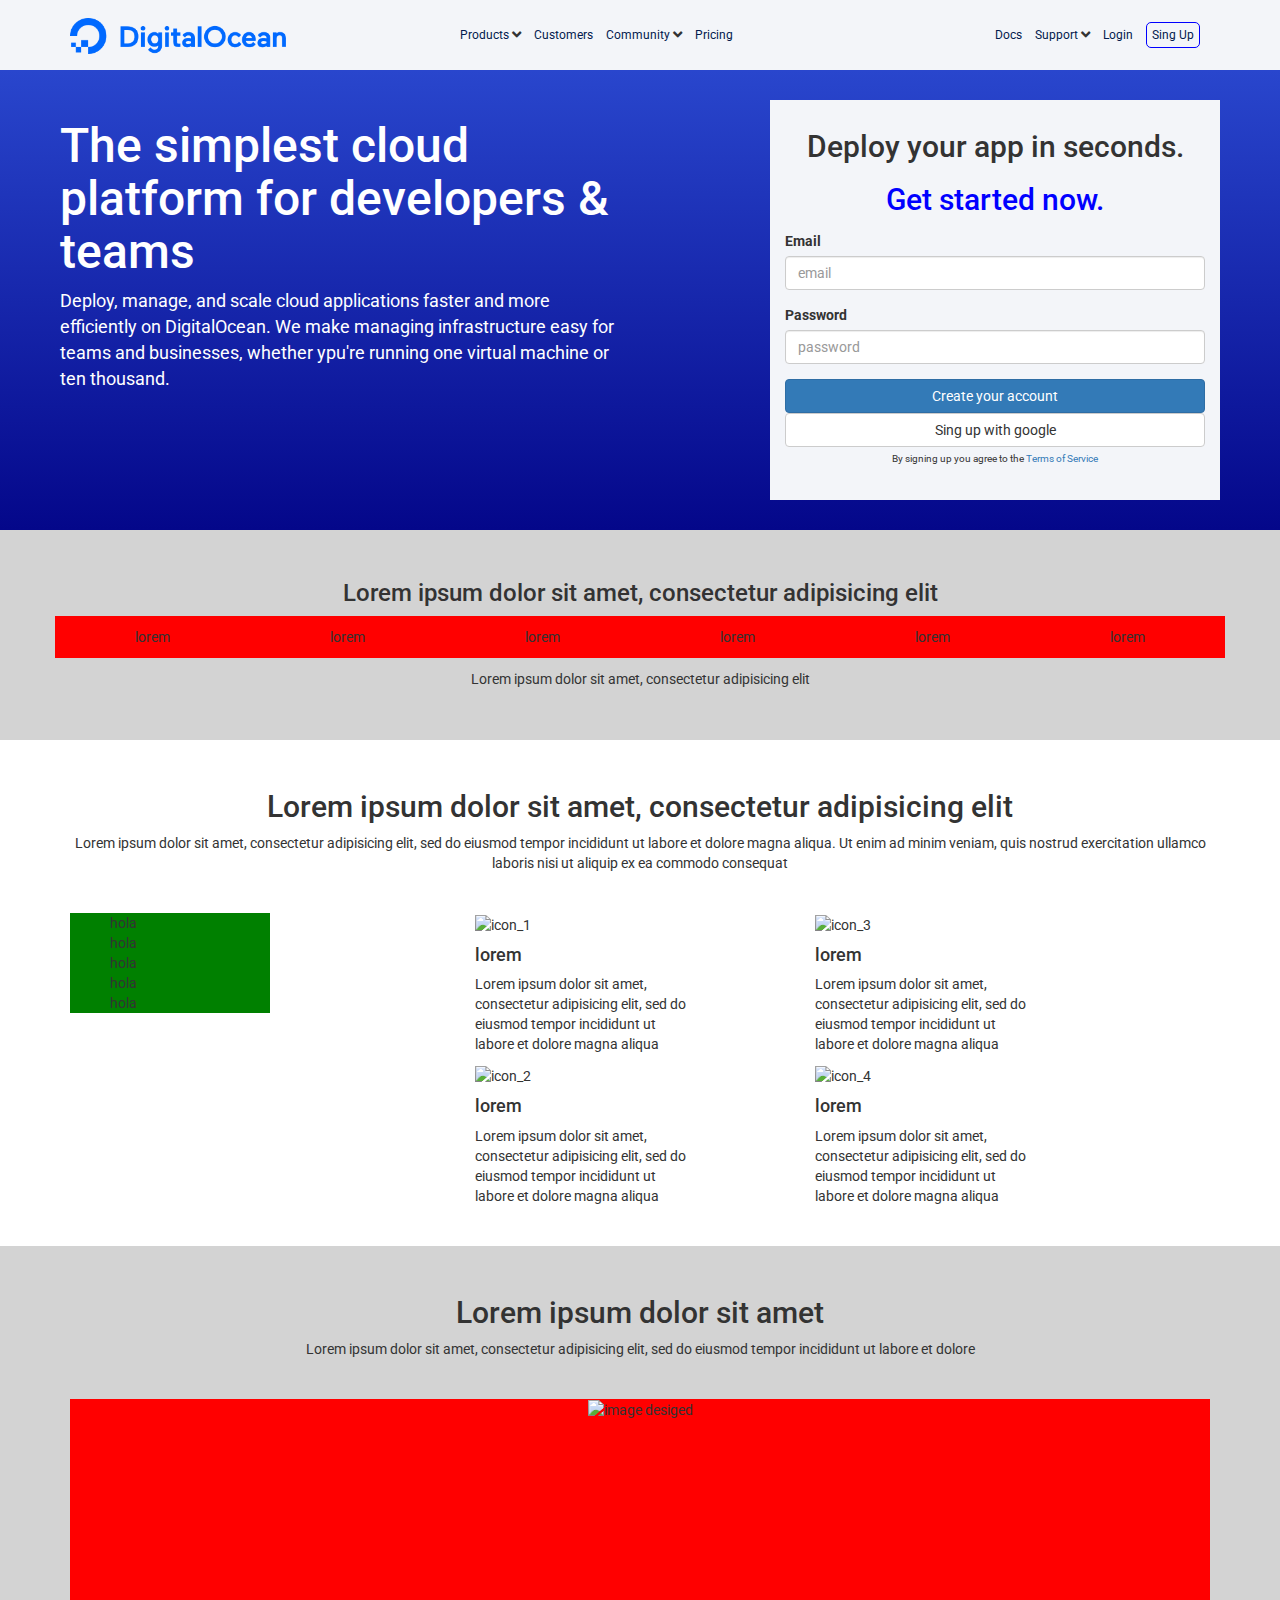
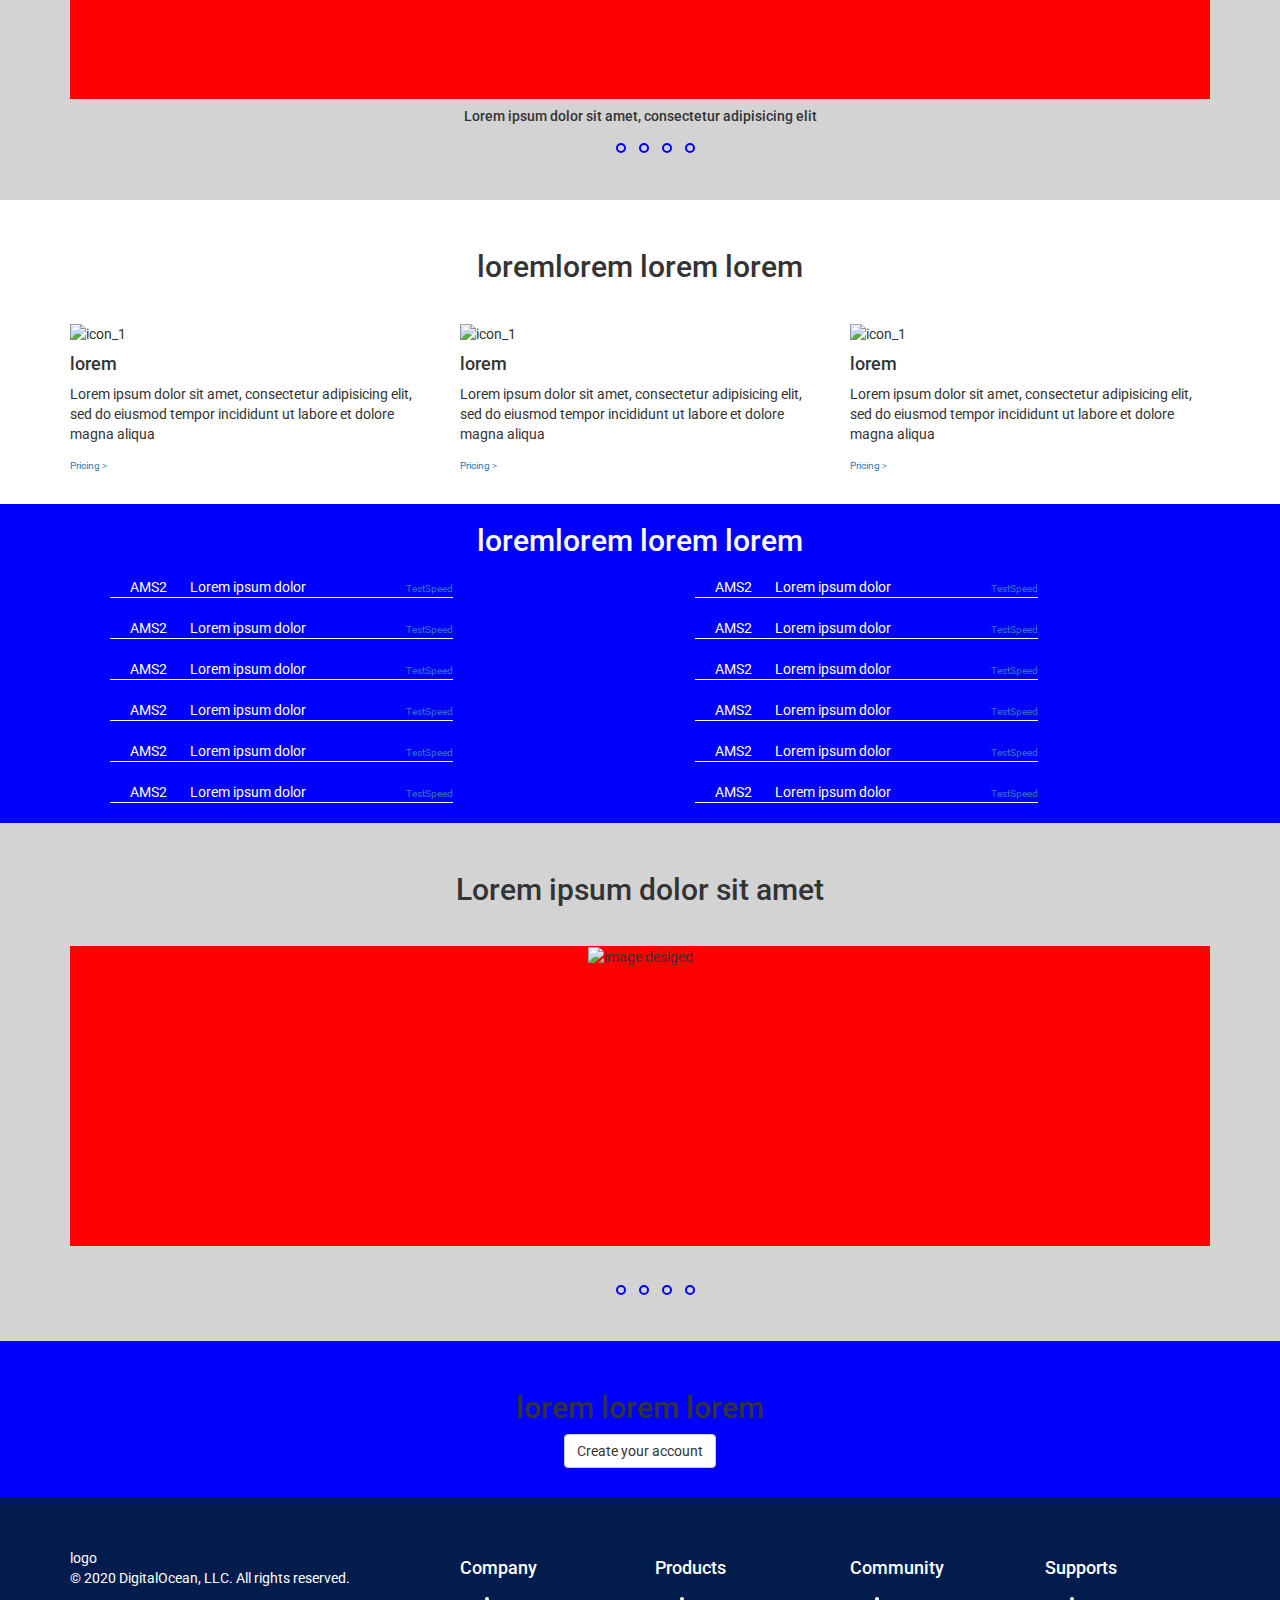
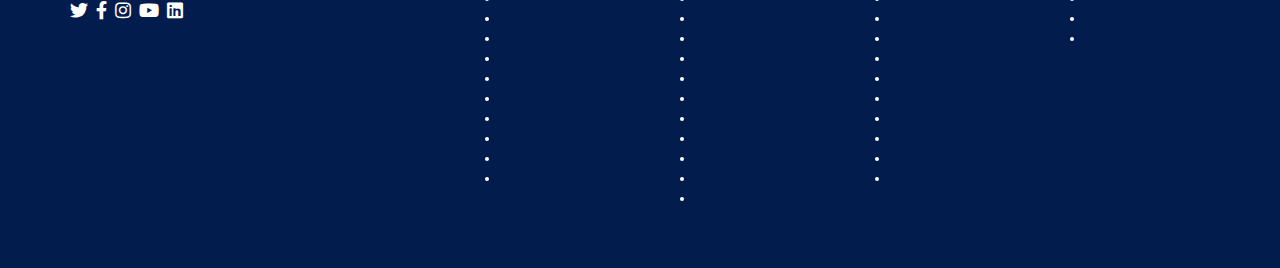
==== index.html @ aa94d154 "header" ====
<!DOCTYPE html>
<html lang="en" dir="ltr">
  <head>
    <meta charset="utf-8">
    <meta name="viewport" content="width=device-width, initial-scale=1.0">
    <link rel="stylesheet" href="https://cdnjs.cloudflare.com/ajax/libs/font-awesome/5.14.0/css/all.min.css">
    <link href="https://fonts.googleapis.com/css2?family=Roboto:wght@300;400;500;700;900&display=swap" rel="stylesheet">
    <link rel="stylesheet" href="css/bootstrap.min.css">
    <link rel="stylesheet" href="css/style.css">
    <title>digital ocean</title>
  </head>
  <body>
    <!-- HEADER -->
    <header>
      <div class="header_top">
        <div class="container">
          <div class="row">
            <div class="col-lg-4 col-md-4 col-sm-4 col-xs-4">
              <img class="logo" src="img/logo.png" alt="">
            </div>
            <div class="col-lg-4 col-md-4 col-sm-4 col-xs-4">
              <nav class="visible-lg visible-md">
                <div class="nav_link">
                  <ul>
                    <li>
                      <a href="#">Products  </a><i class="fas fa-angle-down"></i>
                    </li>
                    <li>
                      <a href="#">Customers</a>
                    </li>
                    <li>
                      <a href="#">Community </a><i class="fas fa-angle-down"></i>
                    </li>
                    <li>
                      <a href="#">Pricing</a>
                    </li>
                  </ul>
                </div>
              </nav>
            </div>
            <div class="col-lg-4 col-md-4 col-sm-4 col-xs-4 text-right">
              <nav class="visible-lg visible-md">
                <div class="nav_login">
                  <ul>
                    <li>
                      <a href="#">Docs</a>
                    </li>
                    <li>
                      <a href="#">Support  </a><i class="fas fa-angle-down"></i>
                    </li>
                    <li>
                      <a href="#">Login</a>
                    </li>
                    <li>
                      <a class="btn_login"href="#">Sing Up</a>
                    </li>
                  </ul>
                </div>
              </nav>
            </div>
            <div class="visible-xs-inline-block visible-sm text-right">
              <button type="button" class="btn" aria-label="Left Align">
                <span class="glyphicon glyphicon-menu-hamburger" aria-hidden="true"></span>
              </button>
            </div>
          </div>
        </div>
      </div>
      <div class="container-fluid bg_jumbo">
        <div class="row jumbo">
          <div class="col-md-6 col-sm-6 col-xs-12">
            <h1>The simplest cloud platform for developers & teams</h1>
            <p>Deploy, manage, and scale cloud applications faster and more efficiently on DigitalOcean. We make managing infrastructure easy for teams and businesses, whether ypu're running one virtual machine or ten thousand.</p>
          </div>
          <div class="col-md-6 col-sm-6 col-xs-12">
            <div class="form_jumbo">
              <form>
                <div class="form-group text-center">
                  <h2>Deploy your app in seconds.</h2>
                  <h2 class="text_blue">Get started now.</h2>
                </div>
                <div class="form-group">
                  <label for="exampleInputPassword1">Email</label>
                  <input type="email" class="form-control" placeholder="email">
                </div>
                <div class="form-group">
                  <label for="exampleInputEmail1">Password</label>
                  <input type="password" class="form-control" placeholder="password">
                </div>
                <button class="btn btn-primary btn_form" type="submit">Create your account</button>
                <button class="btn btn-default btn_form" type="submit">Sing up with google</button>
                <div class="form-group text-center">
                  <span>By signing up you agree to the</span><a href="#"> Terms of Service</a>
                </div>
              </form>
            </div>
          </div>
        </div>
      </div>
    </header>
    <!-- //HEADER -->

    <!-- MAIN -->
    <main>
    <!-- SEZIONE LOGHI -->
      <section id="loghi" class="bg_grey">
        <div class="container">
          <div class="row text-center m_top_30 m_bottom_30">
            <div class="col-md-12">
              <h3>Lorem ipsum dolor sit amet, consectetur adipisicing elit</h3>
            </div>
            <div class="loghi_icon col-md-2 col-sm-2 col-xs-6">lorem</div>
            <div class="loghi_icon col-md-2 col-sm-2 col-xs-6">lorem</div>
            <div class="loghi_icon col-md-2 col-sm-2 col-xs-6">lorem</div>
            <div class="loghi_icon col-md-2 col-sm-2 col-xs-6">lorem</div>
            <div class="loghi_icon col-md-2 col-sm-2 col-xs-6">lorem</div>
            <div class="loghi_icon col-md-2 col-sm-2 col-xs-6">lorem</div>
            <div class="col-md-12">
              <p>Lorem ipsum dolor sit amet, consectetur adipisicing elit</p>
            </div>
          </div>
        </div>
      </section>
    <!-- SEZIONE LOGHI -->

    <!-- SEZIONE DEPLOY -->
      <section>
        <div class="container">
          <div class="row m_top_30 m_bottom_30">
            <div class="col-md-12 col-sm-12 text-center">
              <h2>Lorem ipsum dolor sit amet, consectetur adipisicing elit</h2>
              <p>Lorem ipsum dolor sit amet, consectetur adipisicing elit, sed do eiusmod tempor incididunt ut labore et dolore magna aliqua. Ut enim ad minim veniam, quis nostrud exercitation ullamco laboris nisi ut aliquip ex ea commodo consequat</p>
            </div>
            <div class="col-md-4 col-sm-4 col-xs-12 m_top_30">
              <ul class="list_deploy">
                <li>hola</li>
                <li>hola</li>
                <li>hola</li>
                <li>hola</li>
                <li>hola</li>
              </ul>
            </div>
            <div class="col-md-8 col-sm-8 col-xs-12 m_top_30">
              <div class="col-md-4 col-sm-4 col-xs-12">
                <div class="box_deploy">
                  <img src="" alt="icon_1">
                  <h4>lorem</h4>
                  <p>Lorem ipsum dolor sit amet, consectetur adipisicing elit, sed do eiusmod tempor incididunt ut labore et dolore magna aliqua</p>
                </div>
                <div class="box_deploy">
                  <img src="" alt="icon_2">
                  <h4>lorem</h4>
                  <p>Lorem ipsum dolor sit amet, consectetur adipisicing elit, sed do eiusmod tempor incididunt ut labore et dolore magna aliqua</p>
                </div>
              </div>
              <div id="m_left" class="col-md-4 col-sm-4 col-xs-12">
                <div class="box_deploy">
                  <img src="" alt="icon_3">
                  <h4>lorem</h4>
                  <p>Lorem ipsum dolor sit amet, consectetur adipisicing elit, sed do eiusmod tempor incididunt ut labore et dolore magna aliqua</p>
                </div>
                <div class="box_deploy">
                  <img src="" alt="icon_4">
                  <h4>lorem</h4>
                  <p>Lorem ipsum dolor sit amet, consectetur adipisicing elit, sed do eiusmod tempor incididunt ut labore et dolore magna aliqua</p>
                </div>
              </div>
            </div>
          </div>
        </div>
      </section>
    <!-- //SEZIONE DEPLOY -->

    <!-- SEZIONE DESIGNED -->
      <section class="bg_grey">
        <div class="container">
          <div class="row text-center m_top_30 m_bottom_30">
            <div class="col-md-12 col-sm-12 col-xs-12 m_bottom_30">
              <h2>Lorem ipsum dolor sit amet</h2>
              <p>Lorem ipsum dolor sit amet, consectetur adipisicing elit, sed do eiusmod tempor incididunt ut labore et dolore </p>
            </div>
            <div class="col-md-12 col-sm-12 col-xs-12">
              <div class="image_designed">
                <img class="" src="" alt="image desiged">
              </div>
            </div>
            <div class="col-md-12 col-sm-12 col-xs-12">
              <h5>Lorem ipsum dolor sit amet, consectetur adipisicing elit</h5>
              <ul class="social_list">
                <li><a href="#"></a></li>
                <li><a href="#"></a></li>
                <li><a href="#"></a></li>
                <li><a href="#"></a></li>
              </ul>
            </div>
          </div>
        </div>
      </section>
    <!-- //SEZIONE DESIGNED -->

    <!-- SEZIONE FEATURES -->
      <section>
        <div class="container">
          <div class="row m_top_30 m_bottom_30">
            <div class="col-md-12 col-sm-12 col-xs-12 text-center m_bottom_30">
              <h2>loremlorem lorem lorem</h2>
            </div>
            <div class="col-md-4 col-sm-4 col-xs-12">
              <div class="feature_box">
                <img src="" alt="icon_1">
                <h4>lorem</h4>
                <p>Lorem ipsum dolor sit amet, consectetur adipisicing elit, sed do eiusmod tempor incididunt ut labore et dolore magna aliqua</p>
                <a href="#">Pricing ></a>
              </div>
            </div>
            <div class="col-md-4 col-sm-4 col-xs-12">
              <div class="feature_box">
                <img src="" alt="icon_1">
                <h4>lorem</h4>
                <p>Lorem ipsum dolor sit amet, consectetur adipisicing elit, sed do eiusmod tempor incididunt ut labore et dolore magna aliqua</p>
                <a href="#">Pricing ></a>
              </div>
            </div>
            <div class="col-md-4 col-sm-4 col-xs-12">
              <div class="feature_box">
                <img src="" alt="icon_1">
                <h4>lorem</h4>
                <p>Lorem ipsum dolor sit amet, consectetur adipisicing elit, sed do eiusmod tempor incididunt ut labore et dolore magna aliqua</p>
                <a href="#">Pricing ></a>
              </div>
            </div>
          </div>
        </div>
      </section>
    <!-- //SEZIONE FEATURES -->

    <!-- SEZIONE SERVICE -->
      <section class="bg_blue">
        <div class="container text_white">
          <div class="row">
            <div class="col-md-12 col-sm-12 col-xs-12 text-center">
              <h2>loremlorem lorem lorem</h2>
            </div>
            <div class="col-md-6 col-sm-12 col-xs-12">
              <ul class="list_service">
                <li class="service">
                  <span>AMS2</span>
                  <span>Lorem ipsum dolor</span><a class="link_table" href="#">TestSpeed</a>
                </li>
                <li class="service">
                  <span>AMS2</span>
                  <span>Lorem ipsum dolor</span><a class="link_table" href="#">TestSpeed</a>
                </li>
                <li class="service">
                  <span>AMS2</span>
                  <span>Lorem ipsum dolor</span><a class="link_table" href="#">TestSpeed</a>
                </li>
                <li class="service">
                  <span>AMS2</span>
                  <span>Lorem ipsum dolor</span><a class="link_table" href="#">TestSpeed</a>
                </li>
                <li class="service">
                  <span>AMS2</span>
                  <span>Lorem ipsum dolor</span><a class="link_table" href="#">TestSpeed</a>
                </li>
                <li class="service">
                  <span>AMS2</span>
                  <span>Lorem ipsum dolor</span><a class="link_table" href="#">TestSpeed</a>
                </li>
              </ul>
            </div>
            <div class="col-md-6 col-sm-12 col-xs-12">
              <ul class="list_service">
                <li class="service">
                  <span>AMS2</span>
                  <span>Lorem ipsum dolor</span><a class="link_table" href="#">TestSpeed</a>
                </li>
                <li class="service">
                  <span>AMS2</span>
                  <span>Lorem ipsum dolor</span><a class="link_table" href="#">TestSpeed</a>
                </li>
                <li class="service">
                  <span>AMS2</span>
                  <span>Lorem ipsum dolor</span><a class="link_table" href="#">TestSpeed</a>
                </li>
                <li class="service">
                  <span>AMS2</span>
                  <span>Lorem ipsum dolor</span><a class="link_table" href="#">TestSpeed</a>
                </li>
                <li class="service">
                  <span>AMS2</span>
                  <span>Lorem ipsum dolor</span><a class="link_table" href="#">TestSpeed</a>
                </li>
                <li class="service">
                  <span>AMS2</span>
                  <span>Lorem ipsum dolor</span><a class="link_table" href="#">TestSpeed</a>
                </li>
              </ul>
            </div>
          </div>
        </div>

      </section>
    <!-- //SEZIONE SERVICE -->

    <!-- SEZIONE DEVELOPMENT TEAM -->
      <section class="bg_grey">
        <div class="container">
          <div class="row text-center m_top_30 m_bottom_30">
            <div class="col-md-12 col-sm-12 col-xs-12 m_bottom_30">
              <h2>Lorem ipsum dolor sit amet</h2>
            </div>
            <div class="col-md-12 col-sm-12 col-xs-12">
              <div class="image_designed">
                <img class="" src="" alt="image desiged">
              </div>
            </div>
            <div class="col-md-12 col-sm-12 col-xs-12">
              <ul class="social_list m_top_30">
                <li><a href="#"></a></li>
                <li><a href="#"></a></li>
                <li><a href="#"></a></li>
                <li><a href="#"></a></li>
              </ul>
            </div>
          </div>
        </div>

      </section>
    <!-- //SEZIONE DEVELOPMENT TEAM -->

    <!-- SEZIONE GET STARTED -->
      <section class="bg_blue">
        <div class="container text-center">
          <div class="row m_top_30 m_bottom_30">
            <div class="col-md-12 col-sm-12 col-xs-12">
              <h2>lorem lorem lorem</h2>
              <button class="btn btn-default" type="submit">Create your account</button>
            </div>
          </div>
        </div>
      </section>
    <!-- //SEZIONE GET STARTED -->

    </main>

    <!-- //MAIN -->

    <!-- FOOTER -->
    <footer class="text_white">
      <div class="container">
        <div class="row">
          <div class="col-md-4 col-sm-12 col-xs-12">
            <div class="logo_footer">
              logo
              <p>© 2020 DigitalOcean, LLC. All rights reserved.</p>
              <ul class="social_footer">
                <li><a href="#"><i class="fab fa-twitter"></i></a></li>
                <li><a href="#"><i class="fab fa-facebook-f"></i></a></li>
                <li><a href="#"><i class="fab fa-instagram"></i></a></li>
                <li><a href="#"><i class="fab fa-youtube"></i></a></li>
                <li><a href="#"><i class="fab fa-linkedin"></i></a></li>
              </ul>
            </div>
          </div>
          <div class="col-md-2 col-sm-12 col-xs-12">
            <h4>Company</h4>
            <ul>
              <li></li>
              <li></li>
              <li></li>
              <li></li>
              <li></li>
              <li></li>
              <li></li>
              <li></li>
              <li></li>
              <li></li>
            </ul>
          </div>
          <div class="col-md-2 col-sm-12 col-xs-12">
            <h4>Products</h4>
            <ul>
              <li></li>
              <li></li>
              <li></li>
              <li></li>
              <li></li>
              <li></li>
              <li></li>
              <li></li>
              <li></li>
              <li></li>
              <li></li>
            </ul>
          </div>
          <div class="col-md-2 col-sm-12 col-xs-12">
            <h4>Community</h4>
            <ul>
              <li></li>
              <li></li>
              <li></li>
              <li></li>
              <li></li>
              <li></li>
              <li></li>
              <li></li>
              <li></li>
              <li></li>
            </ul>
          </div>
          <div class="col-md-2 col-sm-12 col-xs-12">
            <h4>Supports</h4>
            <ul>
              <li></li>
              <li></li>
              <li></li>
            </ul>
          </div>
        </div>
      </div>
    </footer>
    <!-- //FOOTER -->

  </body>
</html>
---- css/style.css ----
body {
  font-family: 'Roboto', sans-serif;
}
/* VARIE */
.m_top_30 {
  margin-top: 30px;
}

.m_bottom_30 {
  margin-bottom: 30px;
}

.text_white {
  color: #fff;
}


/* //VARIE */

/* TYPO */

 h1 {
   font-size: 48px;
   color: #fff;
 }

 .jumbo p {
   font-size: 18px;
   color: #fff;
 }

/* HEADER */
.header_top{
  height: 70px;
  background-color: #F3F5F9;
  position: fixed;
  width: 100%;
  top: 0;
  left: 0;
  z-index: 1;
  line-height: 70px;
}

.logo{
  max-width: 60%;
}

.nav_link li {
  display: inline-block;
}

.nav_link li {
  font-size: 15px;
  margin-right: 10px;
}

.nav_link a {
  vertical-align: bottom;
  font-size: 12px;
  color: #031B4E;
}

.nav_link ul {
  padding-left: 0px;
}

.nav_login li {
  display: inline-block;
}

.nav_login li {
  font-size: 15px;
  margin-right: 10px;
}

.nav_login a {
  vertical-align: bottom;
  font-size: 12px;
  color: #031B4E;
}

.nav_login ul {
  padding-left: 0px;
}

.btn_login {
  border: 1px solid blue;
  padding: 5px;
  border-radius: 5px;
}

.nav_link li:hover a {
  text-decoration: none;
  color: blue;
}

.nav_login li:hover a {
  text-decoration: none;
  color: blue;
}

/* HEADER */

/* JUMBOTRON */

.jumbo{
  margin: auto;
  padding: 30px;
}

.bg_jumbo{
  margin-top: 70px;
  max-width: 100%;
  background: rgb(4,7,138);
  background: linear-gradient(0deg, rgba(4,7,138,1) 0%, rgba(41,70,205,1) 100%);
}

.form_jumbo{
  float: right;
  height: 400px;
  width: 450px;
  background-color: #F3F5F9;
}

.btn_form {
  width: 100%;
}

.form-group span, a{
  font-size: 10px;
}

form {
  padding: 10px 15px;
}

/* form .text_blue:last-child {
  color: blue;
} */

.text_blue {
  color: blue;
}

/* //JUMBOTRON */

/* SEZIONE LOGHI */

#loghi {
  line-height: 3;
}

.loghi_icon {
  background-color: red;
}

/* //SEZIONE LOGHI */

/* SEZIONE DEPLOY */

.list_deploy li{
  list-style: none;
}

.list_deploy {
  width: 200px;
  background-color: green;
}

.box_deploy {
}

#m_left {
  margin-left: 90px;
}

/* //SEZIONE DEPLOY */

/* SEZIONE DESIGNED */

.bg_grey {
  background-color: lightgrey;
}

.image_designed {
  height: 300px;
  background-color: red;
  margin: auto;
}
.social_list {
  list-style: none;

}

.social_list li {
  display: inline-block;
  font-size: 18px;
  margin-right: 5px;
}

.social_list li a{
  display: inline-block;
  height: 10px;
  width: 10px;
  line-height: 10px;
  border-radius: 50%;
  border: 2px solid blue;
  font-size: 15px;
  margin-right: 5px;
  color: #fff;

}

/* //SEZIONE DESIGNED */

/* SEZIONE FEATURES */

/* SEZIONE SERVICE */


.bg_blue{
  background-color: blue;
}

.list_service li {
  display: inline-block;
  margin: 10px 0;
}

.service {
  border-bottom: 1px solid #fff;
}

.service span {
  margin-left: 20px;
}

.link_table {
  margin-left: 100px;
}

/* //SEZIONE SERVICE */

/* SEZIONE DEVELOPMENT TEAM */
/* vedi sezione design */

/* SEZIONE GET STARTED */


footer{
  background-color: #031C4E;
  padding: 50px 0;
}

.logo_footer li {
  display: inline-block;
}

.social_footer {
  margin-left: -40px;
}


.social_footer li a {
  font-size: 18px;
  margin-right: 5px;
  color: #fff;
}


/* //////* RESPONSIVE */

/* SMARTPHONE */

@media screen and (max-width: 768px) {
  #m_left {
    margin: 0;
  }
  .service span {
    margin-left: 20px;
  }

  .link_table {
    margin-left: 200px;
  }
}

@media screen and (max-width: 992px) {
  .service span {
    margin-left: 20px;
  }

  .link_table {
    margin-left: 300px;
  }
}

.link_table
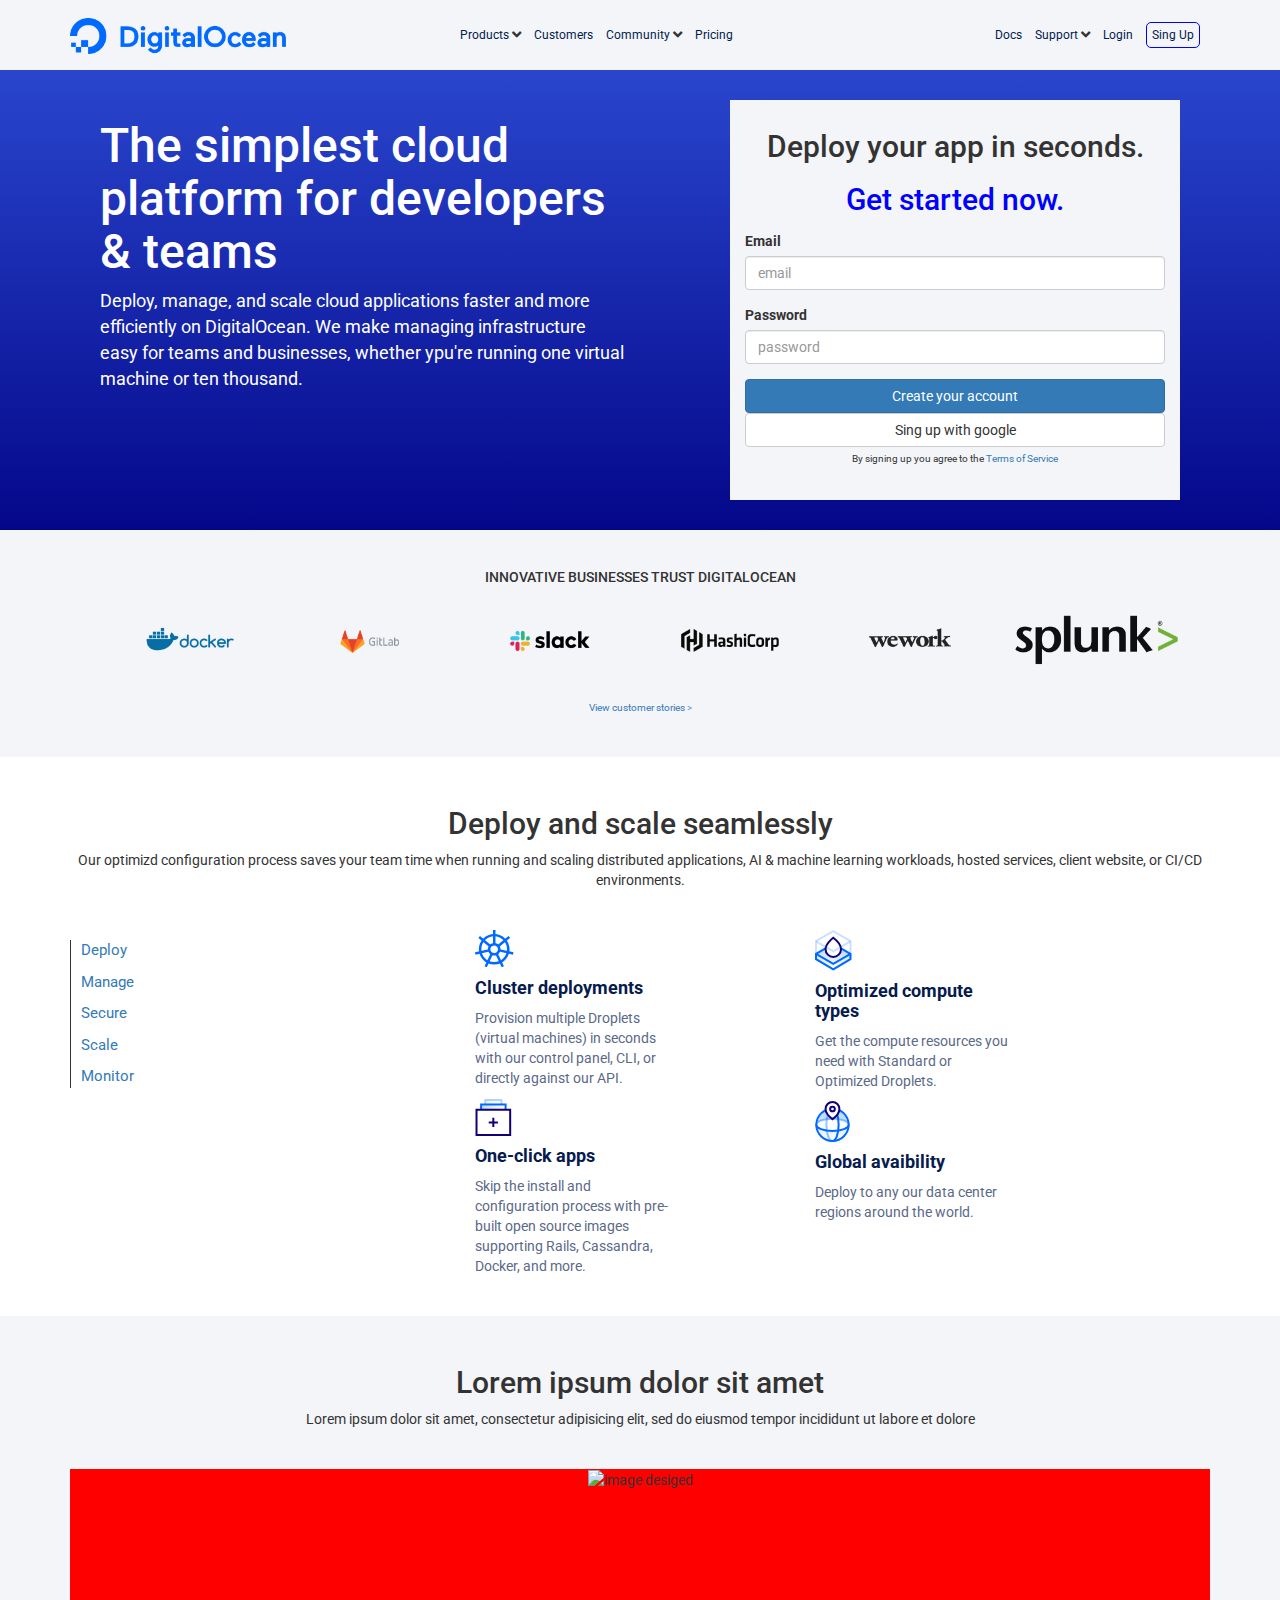
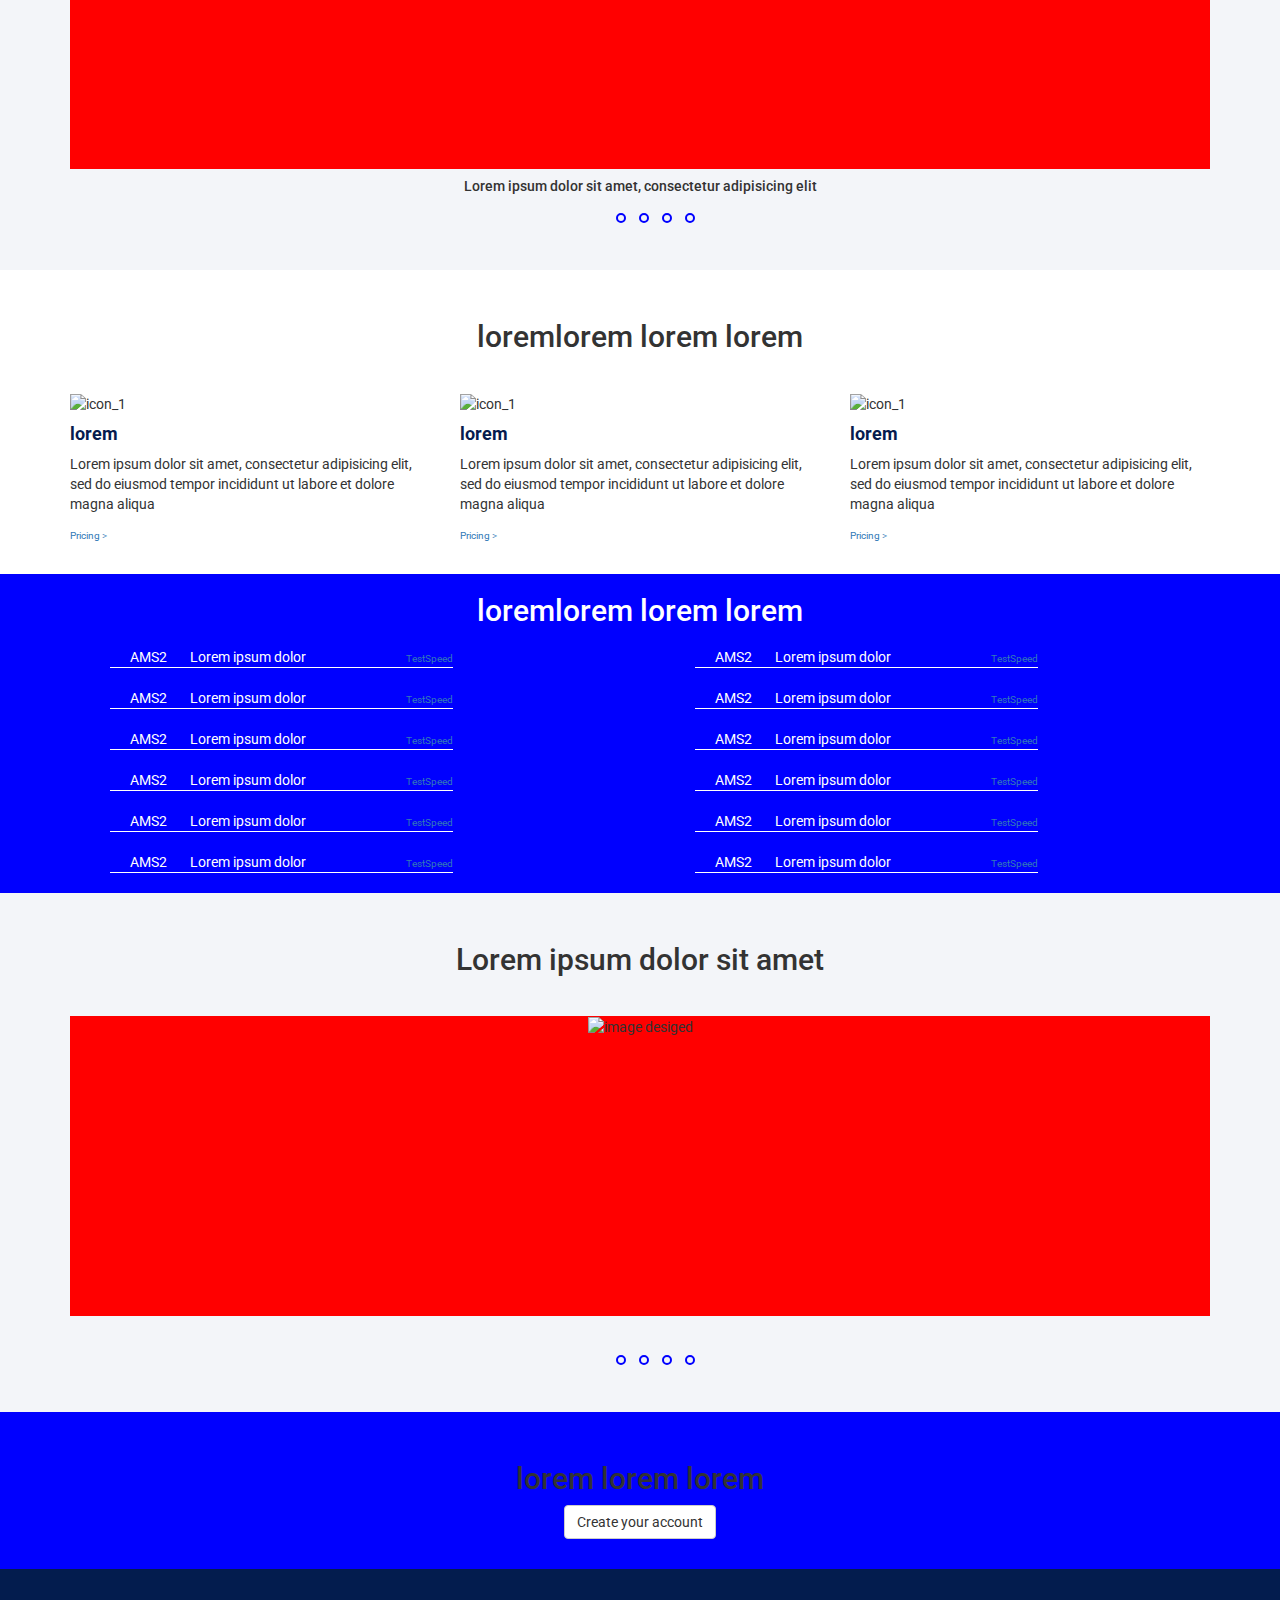
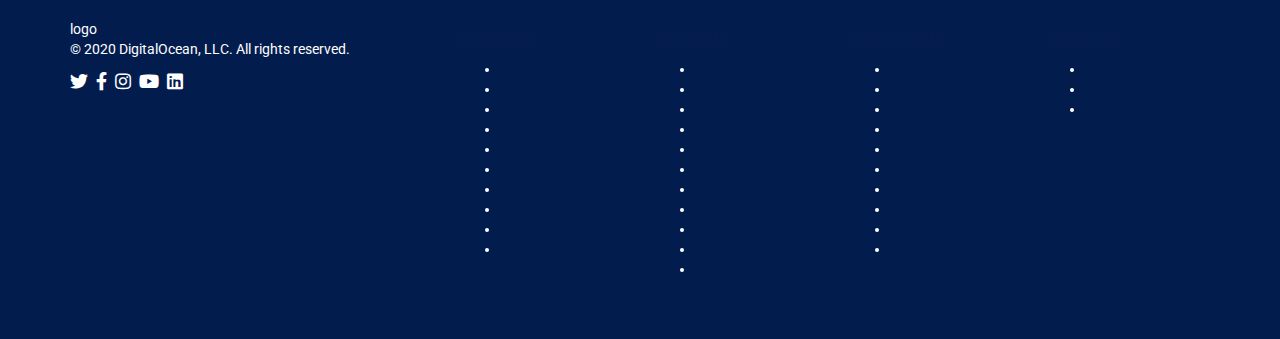
==== commit 397df031: "sez_deploy" ====
--- a/index.html
+++ b/index.html
@@ -105,18 +105,30 @@
     <!-- SEZIONE LOGHI -->
       <section id="loghi" class="bg_grey">
         <div class="container">
-          <div class="row text-center m_top_30 m_bottom_30">
-            <div class="col-md-12">
-              <h3>Lorem ipsum dolor sit amet, consectetur adipisicing elit</h3>
-            </div>
-            <div class="loghi_icon col-md-2 col-sm-2 col-xs-6">lorem</div>
-            <div class="loghi_icon col-md-2 col-sm-2 col-xs-6">lorem</div>
-            <div class="loghi_icon col-md-2 col-sm-2 col-xs-6">lorem</div>
-            <div class="loghi_icon col-md-2 col-sm-2 col-xs-6">lorem</div>
-            <div class="loghi_icon col-md-2 col-sm-2 col-xs-6">lorem</div>
-            <div class="loghi_icon col-md-2 col-sm-2 col-xs-6">lorem</div>
-            <div class="col-md-12">
-              <p>Lorem ipsum dolor sit amet, consectetur adipisicing elit</p>
+          <div class="row text-center m_top_30 m_bottom_30 m_left_30 m_right_30">
+            <div class="col-md-12 col-sm-12 col-xs-12">
+              <h5>INNOVATIVE BUSINESSES TRUST DIGITALOCEAN</h5>
+            </div>
+            <div class="col-md-2 col-sm-2 col-xs-6">
+              <img class="loghi_icon" src="img/docker.png" alt="docker">
+            </div>
+            <div class="col-md-2 col-sm-2 col-xs-6">
+              <img class="loghi_icon" src="img/gitlab.png" alt="gitlab">
+            </div>
+            <div class="col-md-2 col-sm-2 col-xs-6">
+              <img class="loghi_icon" src="img/slak.png" alt="slak">
+            </div>
+            <div class="col-md-2 col-sm-2 col-xs-6">
+              <img class="loghi_icon" src="img/hashicorp.png" alt="hashicorp">
+            </div>
+            <div class="col-md-2 col-sm-2 col-xs-6">
+              <img class="loghi_icon" src="img/wework.png" alt="wework">
+            </div>
+            <div class="col-md-2 col-sm-2 col-xs-6">
+              <img class="loghi_icon" src="img/splunk.png" alt="splunk">
+            </div>
+            <div class="col-md-12 col-sm-12 col-xs-12">
+              <a href="#">View customer stories  ></a>
             </div>
           </div>
         </div>
@@ -128,41 +140,51 @@
         <div class="container">
           <div class="row m_top_30 m_bottom_30">
             <div class="col-md-12 col-sm-12 text-center">
-              <h2>Lorem ipsum dolor sit amet, consectetur adipisicing elit</h2>
-              <p>Lorem ipsum dolor sit amet, consectetur adipisicing elit, sed do eiusmod tempor incididunt ut labore et dolore magna aliqua. Ut enim ad minim veniam, quis nostrud exercitation ullamco laboris nisi ut aliquip ex ea commodo consequat</p>
+              <h2>Deploy and scale seamlessly</h2>
+              <p>Our optimizd configuration process saves your team time when running and scaling distributed applications, AI & machine learning workloads, hosted services, client website, or CI/CD environments.</p>
             </div>
             <div class="col-md-4 col-sm-4 col-xs-12 m_top_30">
               <ul class="list_deploy">
-                <li>hola</li>
-                <li>hola</li>
-                <li>hola</li>
-                <li>hola</li>
-                <li>hola</li>
+                <li>
+                  <a href="#">Deploy</a>
+                </li>
+                <li>
+                  <a href="#">Manage</a>
+                </li>
+                <li>
+                  <a href="#">Secure</a>
+                </li>
+                <li>
+                  <a href="#">Scale</a>
+                </li>
+                <li>
+                  <a href="#">Monitor</a>
+                </li>
               </ul>
             </div>
             <div class="col-md-8 col-sm-8 col-xs-12 m_top_30">
               <div class="col-md-4 col-sm-4 col-xs-12">
                 <div class="box_deploy">
-                  <img src="" alt="icon_1">
-                  <h4>lorem</h4>
-                  <p>Lorem ipsum dolor sit amet, consectetur adipisicing elit, sed do eiusmod tempor incididunt ut labore et dolore magna aliqua</p>
+                  <img src="img/kublogoicon.svg" alt="icon_1">
+                  <h4>Cluster deployments</h4>
+                  <p>Provision multiple Droplets (virtual machines) in seconds with our control panel, CLI, or directly against our API.</p>
                 </div>
                 <div class="box_deploy">
-                  <img src="" alt="icon_2">
-                  <h4>lorem</h4>
-                  <p>Lorem ipsum dolor sit amet, consectetur adipisicing elit, sed do eiusmod tempor incididunt ut labore et dolore magna aliqua</p>
+                  <img src="img/stacksplusicon.svg" alt="icon_2">
+                  <h4>One-click apps</h4>
+                  <p>Skip the install and configuration process with pre-built open source images supporting Rails, Cassandra, Docker, and more.</p>
                 </div>
               </div>
               <div id="m_left" class="col-md-4 col-sm-4 col-xs-12">
                 <div class="box_deploy">
-                  <img src="" alt="icon_3">
-                  <h4>lorem</h4>
-                  <p>Lorem ipsum dolor sit amet, consectetur adipisicing elit, sed do eiusmod tempor incididunt ut labore et dolore magna aliqua</p>
+                  <img src="img/dropletinboxicon.svg" alt="icon_3">
+                  <h4>Optimized compute types</h4>
+                  <p>Get the compute resources you need with Standard or Optimized Droplets.</p>
                 </div>
                 <div class="box_deploy">
-                  <img src="" alt="icon_4">
-                  <h4>lorem</h4>
-                  <p>Lorem ipsum dolor sit amet, consectetur adipisicing elit, sed do eiusmod tempor incididunt ut labore et dolore magna aliqua</p>
+                  <img src="img/globeicon.svg" alt="icon_4">
+                  <h4>Global avaibility</h4>
+                  <p>Deploy to any our data center regions around the world.</p>
                 </div>
               </div>
             </div>
--- a/css/style.css
+++ b/css/style.css
@@ -10,6 +10,14 @@
   margin-bottom: 30px;
 }
 
+.m_left_30 {
+  margin-left: 30px;
+}
+
+.m_right_30 {
+  margin-right: 30px;
+}
+
 .text_white {
   color: #fff;
 }
@@ -22,6 +30,15 @@
  h1 {
    font-size: 48px;
    color: #fff;
+ }
+
+ h4 {
+   font-weight: bold;
+   color: #061B4E;
+ }
+
+ .box_deploy p {
+   color: #5b6987;
  }
 
  .jumbo p {
@@ -104,6 +121,7 @@
 /* JUMBOTRON */
 
 .jumbo{
+  max-width: 1170px;
   margin: auto;
   padding: 30px;
 }
@@ -148,11 +166,16 @@
 
 #loghi {
   line-height: 3;
+  margin: auto;
+
 }
 
 .loghi_icon {
-  background-color: red;
-}
+  max-height: 50px;
+  margin: 20px 0;
+  vertical-align: middle;
+}
+
 
 /* //SEZIONE LOGHI */
 
@@ -160,14 +183,20 @@
 
 .list_deploy li{
   list-style: none;
+  margin: 10px 0;
+}
+.list_deploy a {
+  text-decoration: none;
+  font-size: 15px;
 }
 
 .list_deploy {
+  border-left: 1px solid;
+  padding-left: 10px;
+}
+
+.box_deploy {
   width: 200px;
-  background-color: green;
-}
-
-.box_deploy {
 }
 
 #m_left {
@@ -179,7 +208,7 @@
 /* SEZIONE DESIGNED */
 
 .bg_grey {
-  background-color: lightgrey;
+  background-color: #F3F5F9;
 }
 
 .image_designed {
@@ -283,6 +312,11 @@
   .link_table {
     margin-left: 200px;
   }
+
+  .list_deploy li {
+    max-width: 100px;
+  }
+
 }
 
 @media screen and (max-width: 992px) {
@@ -293,6 +327,10 @@
   .link_table {
     margin-left: 300px;
   }
+
+  .list_deploy li {
+    max-width: 100px;
+  }
 }
 
 .link_table
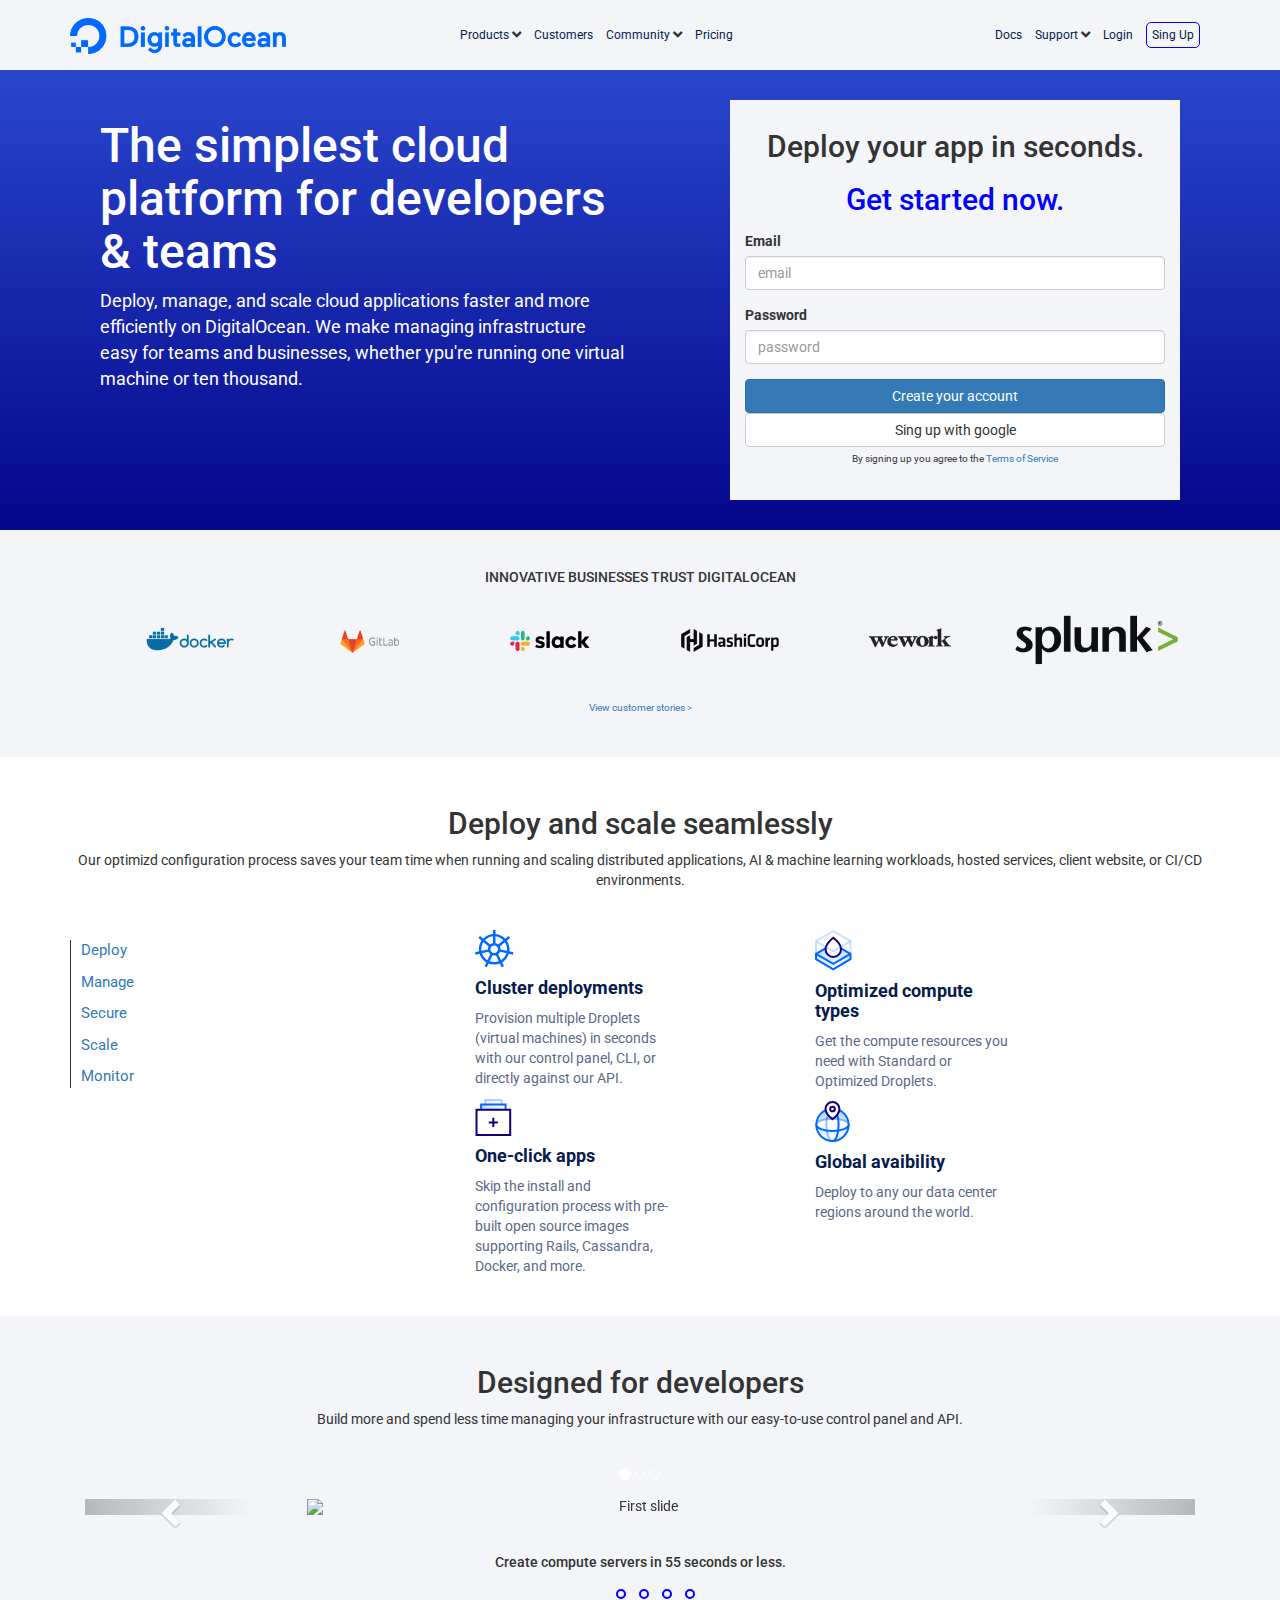
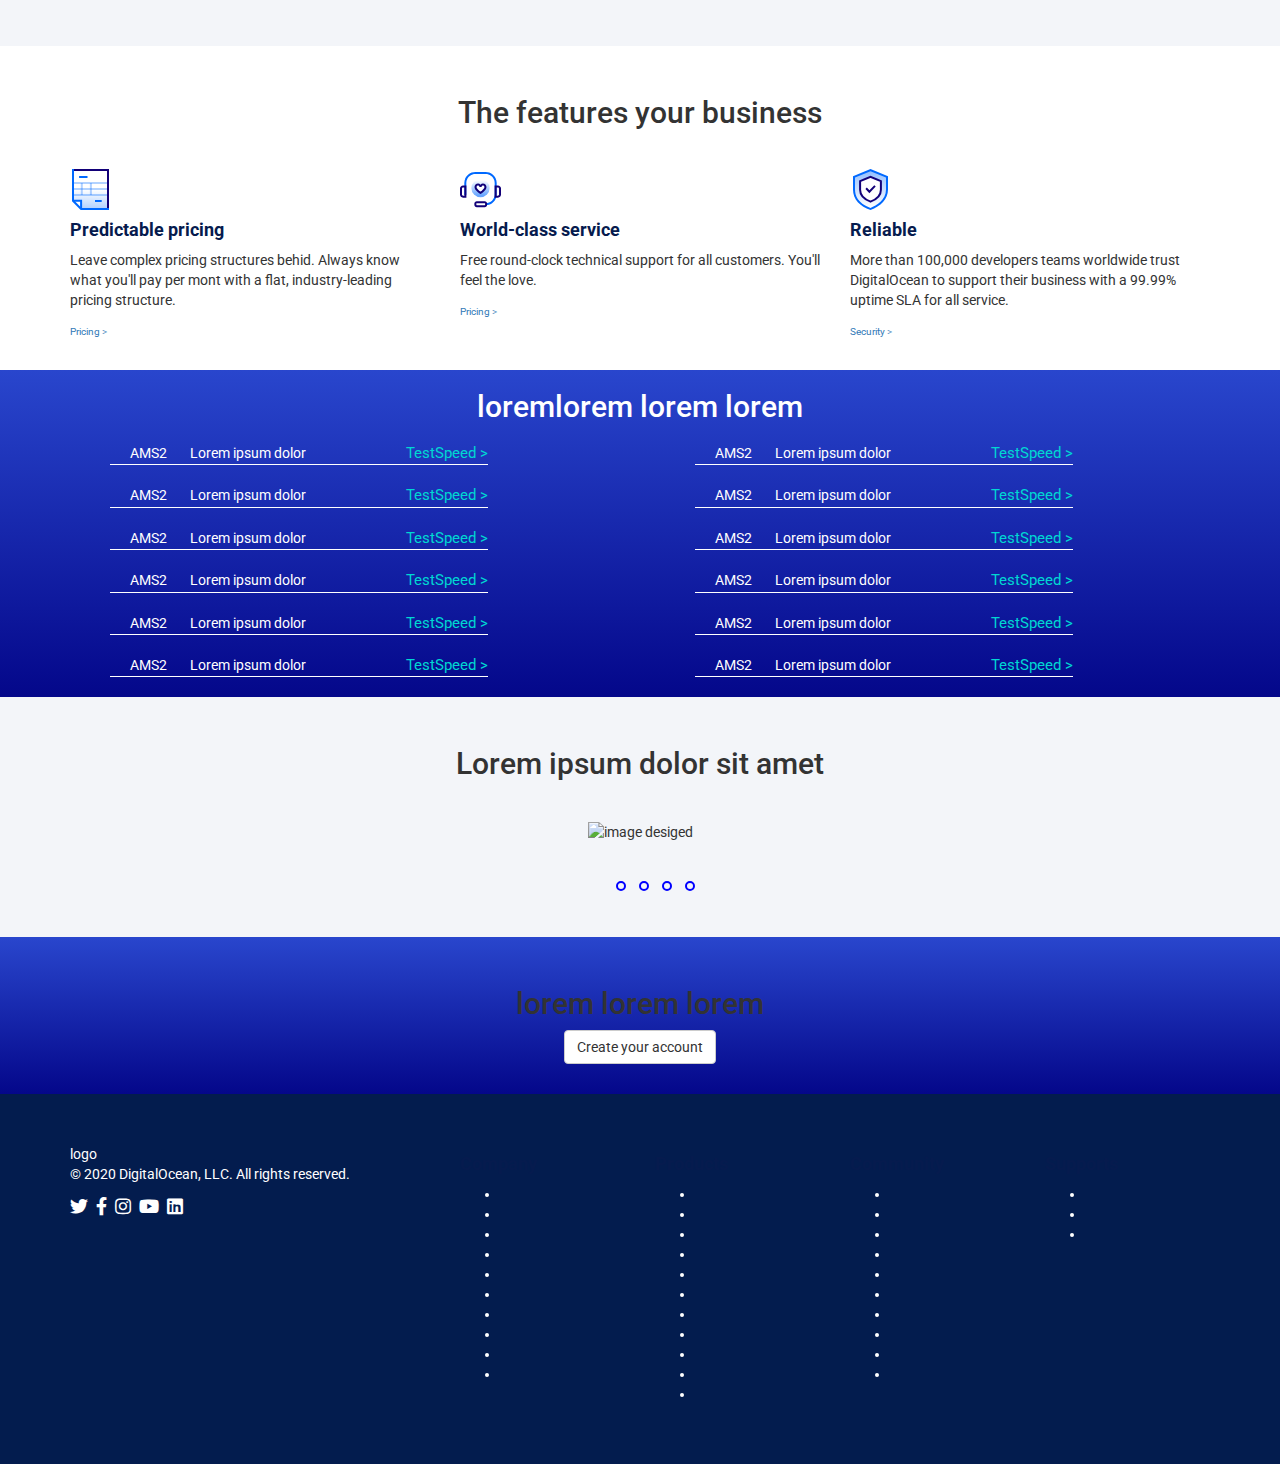
==== commit 95cc33c9: "sez_service" ====
--- a/index.html
+++ b/index.html
@@ -3,6 +3,7 @@
   <head>
     <meta charset="utf-8">
     <meta name="viewport" content="width=device-width, initial-scale=1.0">
+     <link rel="stylesheet" href="https://maxcdn.bootstrapcdn.com/bootstrap/3.3.7/css/bootstrap.min.css" integrity="sha384-BVYiiSIFeK1dGmJRAkycuHAHRg32OmUcww7on3RYdg4Va+PmSTsz/K68vbdEjh4u" crossorigin="anonymous">
     <link rel="stylesheet" href="https://cdnjs.cloudflare.com/ajax/libs/font-awesome/5.14.0/css/all.min.css">
     <link href="https://fonts.googleapis.com/css2?family=Roboto:wght@300;400;500;700;900&display=swap" rel="stylesheet">
     <link rel="stylesheet" href="css/bootstrap.min.css">
@@ -198,16 +199,50 @@
         <div class="container">
           <div class="row text-center m_top_30 m_bottom_30">
             <div class="col-md-12 col-sm-12 col-xs-12 m_bottom_30">
-              <h2>Lorem ipsum dolor sit amet</h2>
-              <p>Lorem ipsum dolor sit amet, consectetur adipisicing elit, sed do eiusmod tempor incididunt ut labore et dolore </p>
-            </div>
-            <div class="col-md-12 col-sm-12 col-xs-12">
-              <div class="image_designed">
-                <img class="" src="" alt="image desiged">
-              </div>
-            </div>
-            <div class="col-md-12 col-sm-12 col-xs-12">
-              <h5>Lorem ipsum dolor sit amet, consectetur adipisicing elit</h5>
+              <h2>Designed for developers</h2>
+              <p>Build more and spend less time managing your infrastructure with our easy-to-use control panel and API.</p>
+            </div>
+            <div class="col-md-12 col-sm-12 col-xs-12 wrapper_carousel">
+              <div>
+                <div id="myCarousel" class="carousel slide" data-ride="carousel">
+                  <!-- Indicators -->
+                  <ol class="carousel-indicators">
+                    <li data-target="#myCarousel" data-slide-to="0" class="active"></li>
+                    <li data-target="#myCarousel" data-slide-to="1"></li>
+                    <li data-target="#myCarousel" data-slide-to="2"></li>
+                  </ol>
+                  <div class="carousel-inner" role="listbox">
+                    <div class="item active">
+                      <img id="image_designed" " first-slide" src="https://images.prismic.io/www-static/ba01040c-a47a-43c9-995d-4ed05a5dc4c9_screenshot-create-kubernetes-cluster-4a930955.jpg?auto=compress,format" alt="First slide">
+                      <div class="container">
+                        <div class="carousel-caption"></div>
+                      </div>
+                    </div>
+                    <div class="item">
+                      <img class="image_designed second-slide" src="https://images.prismic.io/www-static/3292f7d6-1781-4362-8b38-f989dcefa973_screenshot-create-droplet-941311f7.jpg?auto=compress,format" alt="Second slide">
+                      <div class="container">
+                        <div class="carousel-caption"></div>
+                      </div>
+                    </div>
+                    <div class="item">
+                      <img class="image_designed third-slide" src="https://images.prismic.io/www-static/fcf27b2b-6bdd-42e4-8aca-698469f40a5f_screenshot-database-c59bd221.png?auto=compress,format" alt="Third slide">
+                      <div class="container"></div>
+                    </div>
+                  </div>
+                  <a class="left carousel-control" href="#myCarousel" role="button" data-slide="prev">
+                    <span class="glyphicon glyphicon-chevron-left" aria-hidden="true"></span>
+                    <span class="sr-only">Previous</span>
+                  </a>
+                  <a class="right carousel-control" href="#myCarousel" role="button" data-slide="next">
+                    <span class="glyphicon glyphicon-chevron-right" aria-hidden="true"></span>
+                    <span class="sr-only">Next</span>
+                  </a>
+                </div>
+                <!-- <img class="image_designed" src="https://images.prismic.io/www-static/ba01040c-a47a-43c9-995d-4ed05a5dc4c9_screenshot-create-kubernetes-cluster-4a930955.jpg?auto=compress,format" alt=""> -->
+              </div>
+            </div>
+            <div class="col-md-12 col-sm-12 col-xs-12">
+              <h5>Create compute servers in 55 seconds or less.</h5>
               <ul class="social_list">
                 <li><a href="#"></a></li>
                 <li><a href="#"></a></li>
@@ -225,30 +260,30 @@
         <div class="container">
           <div class="row m_top_30 m_bottom_30">
             <div class="col-md-12 col-sm-12 col-xs-12 text-center m_bottom_30">
-              <h2>loremlorem lorem lorem</h2>
+              <h2>The features your business</h2>
             </div>
             <div class="col-md-4 col-sm-4 col-xs-12">
               <div class="feature_box">
-                <img src="" alt="icon_1">
-                <h4>lorem</h4>
-                <p>Lorem ipsum dolor sit amet, consectetur adipisicing elit, sed do eiusmod tempor incididunt ut labore et dolore magna aliqua</p>
+                <img src="img/img_missing/predictable-pricing.svg" alt="icon_1">
+                <h4>Predictable pricing</h4>
+                <p>Leave complex pricing structures behid. Always know what you'll pay per mont with a flat, industry-leading pricing structure.</p>
                 <a href="#">Pricing ></a>
               </div>
             </div>
             <div class="col-md-4 col-sm-4 col-xs-12">
               <div class="feature_box">
-                <img src="" alt="icon_1">
-                <h4>lorem</h4>
-                <p>Lorem ipsum dolor sit amet, consectetur adipisicing elit, sed do eiusmod tempor incididunt ut labore et dolore magna aliqua</p>
+                <img src="img/img_missing/world-class-service.svg" alt="icon_1">
+                <h4>World-class service</h4>
+                <p>Free round-clock technical support for all customers. You'll feel the love.</p>
                 <a href="#">Pricing ></a>
               </div>
             </div>
             <div class="col-md-4 col-sm-4 col-xs-12">
               <div class="feature_box">
-                <img src="" alt="icon_1">
-                <h4>lorem</h4>
-                <p>Lorem ipsum dolor sit amet, consectetur adipisicing elit, sed do eiusmod tempor incididunt ut labore et dolore magna aliqua</p>
-                <a href="#">Pricing ></a>
+                <img src="img/img_missing/reliable-platform.svg" alt="icon_1">
+                <h4>Reliable</h4>
+                <p>More than 100,000 developers teams worldwide trust DigitalOcean to support their business with a 99.99% uptime SLA for all service.</p>
+                <a href="#">Security ></a>
               </div>
             </div>
           </div>
@@ -267,27 +302,27 @@
               <ul class="list_service">
                 <li class="service">
                   <span>AMS2</span>
-                  <span>Lorem ipsum dolor</span><a class="link_table" href="#">TestSpeed</a>
-                </li>
-                <li class="service">
-                  <span>AMS2</span>
-                  <span>Lorem ipsum dolor</span><a class="link_table" href="#">TestSpeed</a>
-                </li>
-                <li class="service">
-                  <span>AMS2</span>
-                  <span>Lorem ipsum dolor</span><a class="link_table" href="#">TestSpeed</a>
-                </li>
-                <li class="service">
-                  <span>AMS2</span>
-                  <span>Lorem ipsum dolor</span><a class="link_table" href="#">TestSpeed</a>
-                </li>
-                <li class="service">
-                  <span>AMS2</span>
-                  <span>Lorem ipsum dolor</span><a class="link_table" href="#">TestSpeed</a>
-                </li>
-                <li class="service">
-                  <span>AMS2</span>
-                  <span>Lorem ipsum dolor</span><a class="link_table" href="#">TestSpeed</a>
+                  <span>Lorem ipsum dolor</span><a class="link_table" href="#">TestSpeed  ></a>
+                </li>
+                <li class="service">
+                  <span>AMS2</span>
+                  <span>Lorem ipsum dolor</span><a class="link_table" href="#">TestSpeed  ></a>
+                </li>
+                <li class="service">
+                  <span>AMS2</span>
+                  <span>Lorem ipsum dolor</span><a class="link_table" href="#">TestSpeed  ></a>
+                </li>
+                <li class="service">
+                  <span>AMS2</span>
+                  <span>Lorem ipsum dolor</span><a class="link_table" href="#">TestSpeed  ></a>
+                </li>
+                <li class="service">
+                  <span>AMS2</span>
+                  <span>Lorem ipsum dolor</span><a class="link_table" href="#">TestSpeed  ></a>
+                </li>
+                <li class="service">
+                  <span>AMS2</span>
+                  <span>Lorem ipsum dolor</span><a class="link_table" href="#">TestSpeed  ></a>
                 </li>
               </ul>
             </div>
@@ -295,27 +330,27 @@
               <ul class="list_service">
                 <li class="service">
                   <span>AMS2</span>
-                  <span>Lorem ipsum dolor</span><a class="link_table" href="#">TestSpeed</a>
-                </li>
-                <li class="service">
-                  <span>AMS2</span>
-                  <span>Lorem ipsum dolor</span><a class="link_table" href="#">TestSpeed</a>
-                </li>
-                <li class="service">
-                  <span>AMS2</span>
-                  <span>Lorem ipsum dolor</span><a class="link_table" href="#">TestSpeed</a>
-                </li>
-                <li class="service">
-                  <span>AMS2</span>
-                  <span>Lorem ipsum dolor</span><a class="link_table" href="#">TestSpeed</a>
-                </li>
-                <li class="service">
-                  <span>AMS2</span>
-                  <span>Lorem ipsum dolor</span><a class="link_table" href="#">TestSpeed</a>
-                </li>
-                <li class="service">
-                  <span>AMS2</span>
-                  <span>Lorem ipsum dolor</span><a class="link_table" href="#">TestSpeed</a>
+                  <span>Lorem ipsum dolor</span><a class="link_table" href="#">TestSpeed  ></a>
+                </li>
+                <li class="service">
+                  <span>AMS2</span>
+                  <span>Lorem ipsum dolor</span><a class="link_table" href="#">TestSpeed  ></a>
+                </li>
+                <li class="service">
+                  <span>AMS2</span>
+                  <span>Lorem ipsum dolor</span><a class="link_table" href="#">TestSpeed  ></a>
+                </li>
+                <li class="service">
+                  <span>AMS2</span>
+                  <span>Lorem ipsum dolor</span><a class="link_table" href="#">TestSpeed  ></a>
+                </li>
+                <li class="service">
+                  <span>AMS2</span>
+                  <span>Lorem ipsum dolor</span><a class="link_table" href="#">TestSpeed  ></a>
+                </li>
+                <li class="service">
+                  <span>AMS2</span>
+                  <span>Lorem ipsum dolor</span><a class="link_table" href="#">TestSpeed  ></a>
                 </li>
               </ul>
             </div>
--- a/css/style.css
+++ b/css/style.css
@@ -207,14 +207,17 @@
 
 /* SEZIONE DESIGNED */
 
+.wrapper_carousel {
+  padding: 30px;
+}
+
 .bg_grey {
   background-color: #F3F5F9;
 }
 
-.image_designed {
-  height: 300px;
-  background-color: red;
+#image_designed {
   margin: auto;
+  max-width: 60%;
 }
 .social_list {
   list-style: none;
@@ -247,8 +250,9 @@
 /* SEZIONE SERVICE */
 
 
-.bg_blue{
-  background-color: blue;
+.bg_blue {
+  background: rgb(4,7,138);
+  background: linear-gradient(0deg, rgba(4,7,138,1) 0%, rgba(41,70,205,1) 100%);
 }
 
 .list_service li {
@@ -266,7 +270,10 @@
 
 .link_table {
   margin-left: 100px;
-}
+  font-size: 15px;
+  color: #00d7d2;
+}
+
 
 /* //SEZIONE SERVICE */
 
@@ -314,8 +321,21 @@
   }
 
   .list_deploy li {
-    max-width: 100px;
-  }
+    max-width: 50px;
+  }
+
+  .list_service li {
+    display: inline-block;
+    margin: 1px 0;
+  }
+
+  .list_service {
+    padding-left: 0;
+  }
+  .service span {
+    margin-left: 5px;
+  }
+
 
 }
 
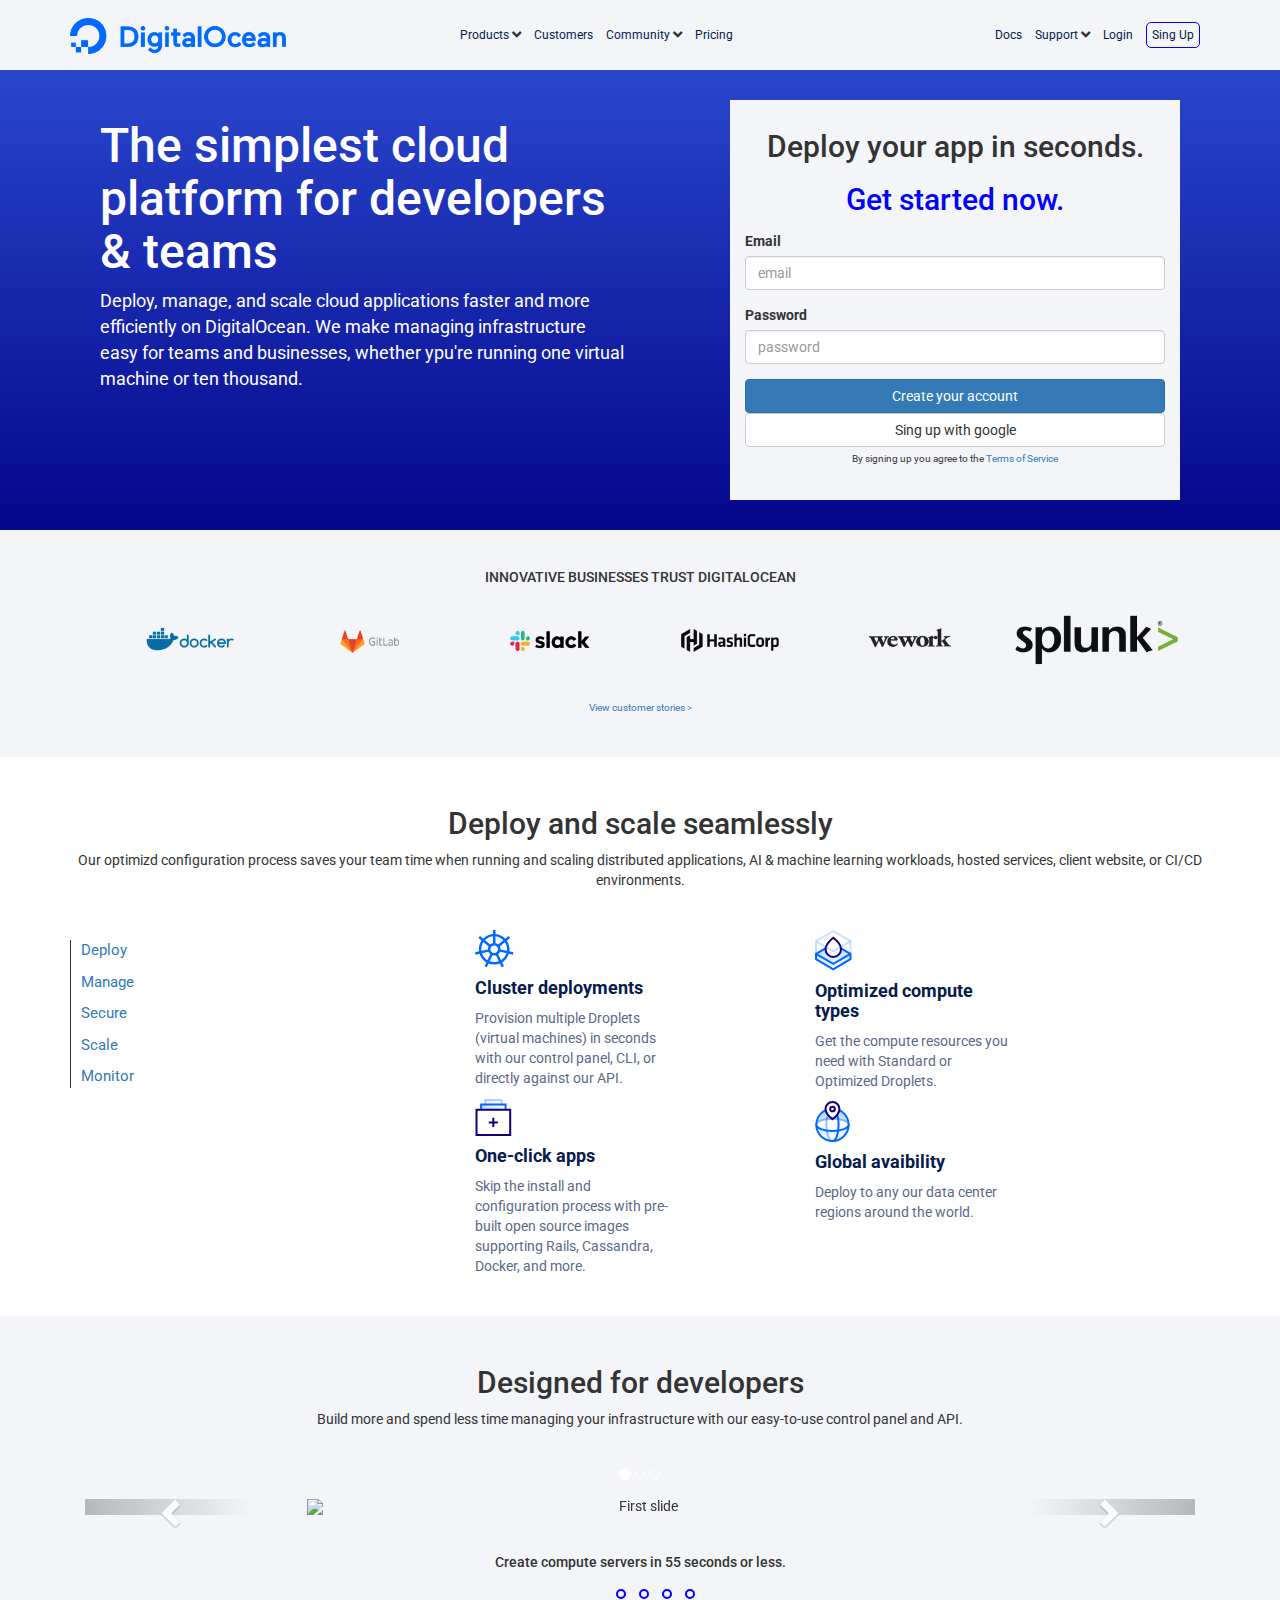
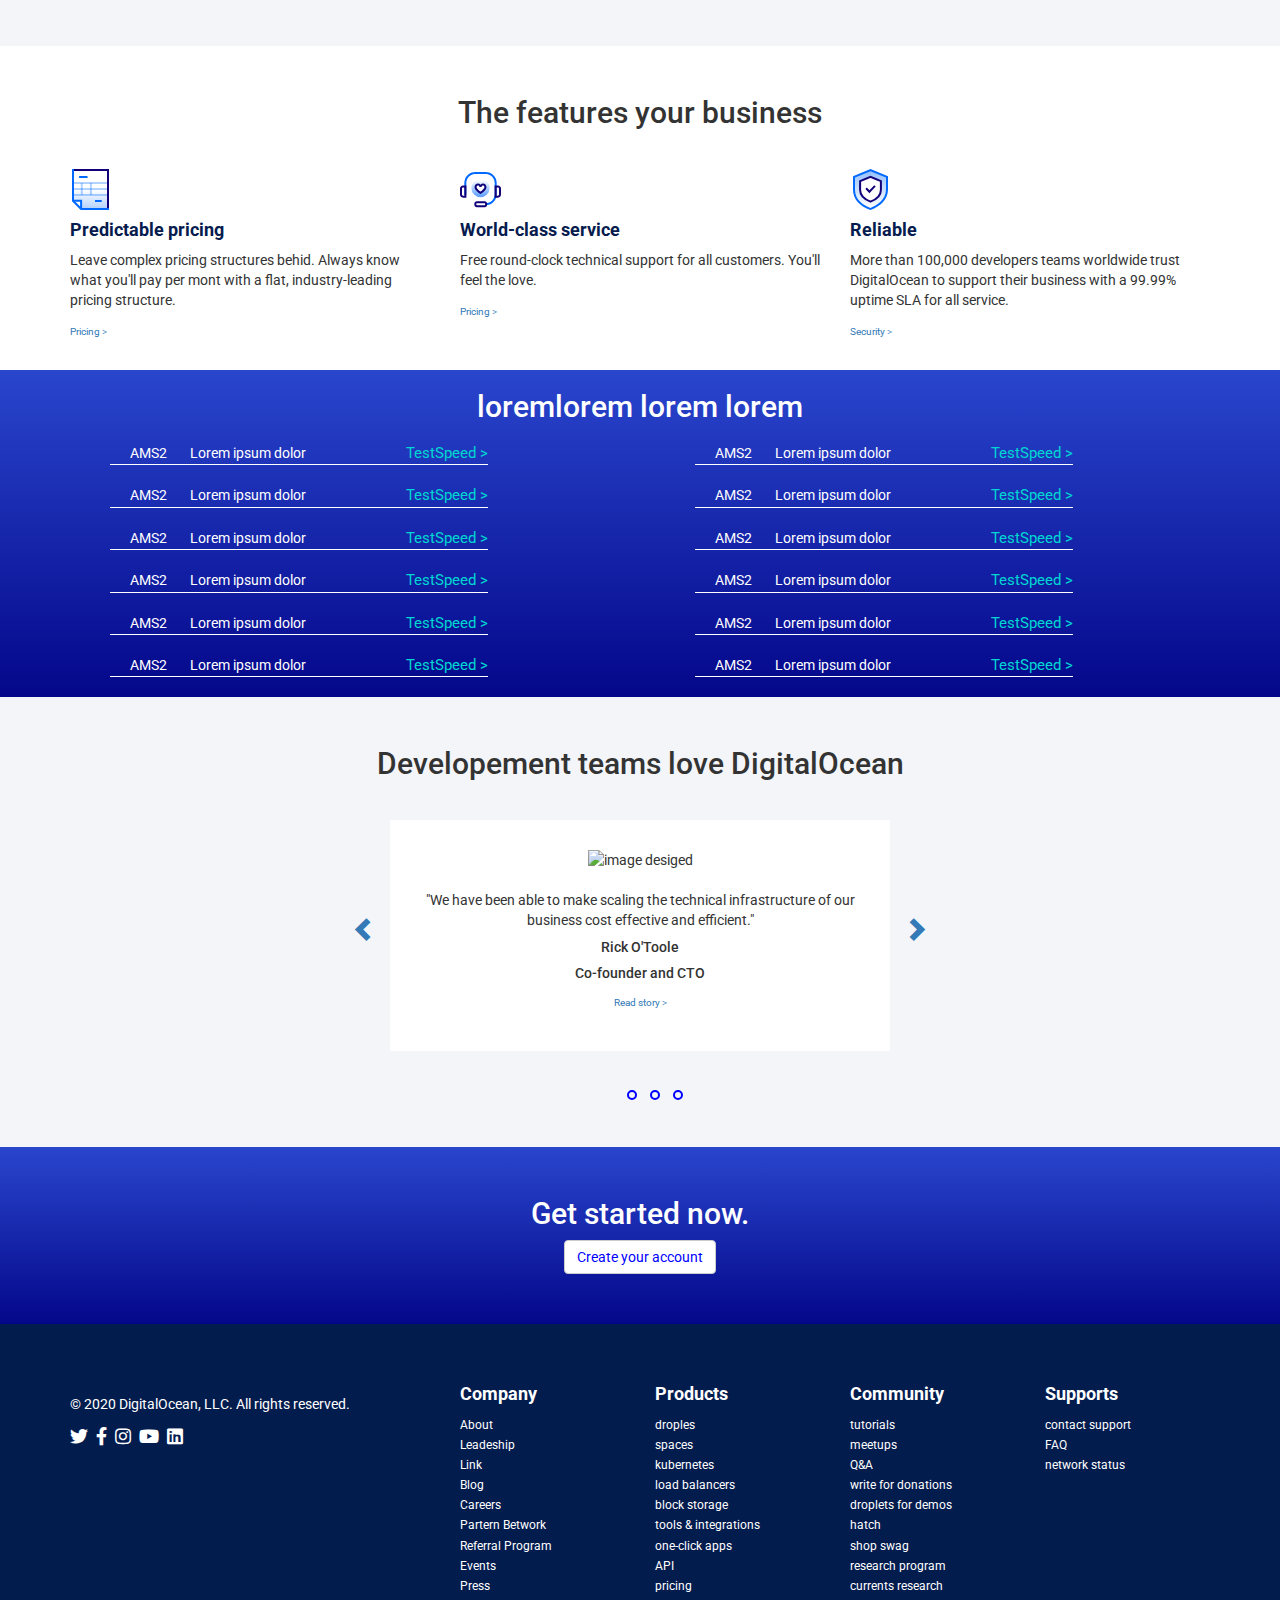
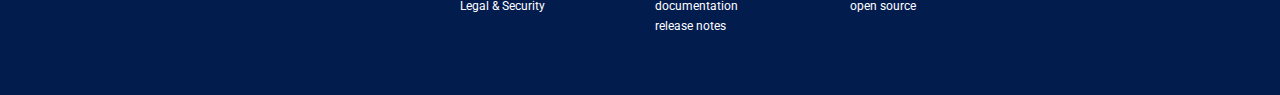
==== commit abfb23a4: "sez_footer" ====
--- a/index.html
+++ b/index.html
@@ -365,11 +365,27 @@
         <div class="container">
           <div class="row text-center m_top_30 m_bottom_30">
             <div class="col-md-12 col-sm-12 col-xs-12 m_bottom_30">
-              <h2>Lorem ipsum dolor sit amet</h2>
+              <h2>Developement teams love DigitalOcean</h2>
             </div>
             <div class="col-md-12 col-sm-12 col-xs-12">
               <div class="image_designed">
-                <img class="" src="" alt="image desiged">
+                <a class="dec_angle" href="#" role="button">
+                  <span class="glyphicon glyphicon-chevron-left" aria-hidden="true"></span>
+                  <span class="sr-only">Previous</span>
+                </a>
+                <div class="rockerbox">
+                  <img class="img_rockerbox" src="https://images.prismic.io/www-static/16673e66-0c2f-417b-88bb-f02cc12b8fda_rockerbox-logo-51462da2.png?auto=compress,format" alt="image desiged">
+                  <p>"We have been able to make scaling the technical infrastructure of our business cost effective and efficient."</p>
+                  <h5>Rick O'Toole</h5>
+                  <h5>Co-founder and CTO</h5>
+                  <p>
+                    <a href="#">Read story  ></a>
+                  </p>
+                </div>
+                <a class="dec_angle" href="#" role="button">
+                  <span class="glyphicon glyphicon-chevron-right" aria-hidden="true"></span>
+                  <span class="sr-only">Previous</span>
+                </a>
               </div>
             </div>
             <div class="col-md-12 col-sm-12 col-xs-12">
@@ -377,7 +393,6 @@
                 <li><a href="#"></a></li>
                 <li><a href="#"></a></li>
                 <li><a href="#"></a></li>
-                <li><a href="#"></a></li>
               </ul>
             </div>
           </div>
@@ -387,12 +402,12 @@
     <!-- //SEZIONE DEVELOPMENT TEAM -->
 
     <!-- SEZIONE GET STARTED -->
-      <section class="bg_blue">
+      <section id="get_started" class="bg_blue">
         <div class="container text-center">
-          <div class="row m_top_30 m_bottom_30">
+          <div class="row m_top_50 m_bottom_50">
             <div class="col-md-12 col-sm-12 col-xs-12">
-              <h2>lorem lorem lorem</h2>
-              <button class="btn btn-default" type="submit">Create your account</button>
+              <h2 class="text_white">Get started now.</h2>
+              <button class="btn btn-default btn_text" type="submit">Create your account</button>
             </div>
           </div>
         </div>
@@ -409,7 +424,7 @@
         <div class="row">
           <div class="col-md-4 col-sm-12 col-xs-12">
             <div class="logo_footer">
-              logo
+              <img class="img_log_footer" src="https://images.prismic.io/www-static%2F903fd83b-8963-42c2-baf6-44f4d6bb83f2_digitalocean-logo-mark.svg?auto=compress,format" alt="">
               <p>© 2020 DigitalOcean, LLC. All rights reserved.</p>
               <ul class="social_footer">
                 <li><a href="#"><i class="fab fa-twitter"></i></a></li>
@@ -420,58 +435,126 @@
               </ul>
             </div>
           </div>
-          <div class="col-md-2 col-sm-12 col-xs-12">
+          <div class="col-md-2 col-sm-12 col-xs-12 list_footer">
             <h4>Company</h4>
-            <ul>
-              <li></li>
-              <li></li>
-              <li></li>
-              <li></li>
-              <li></li>
-              <li></li>
-              <li></li>
-              <li></li>
-              <li></li>
-              <li></li>
+            <ul class="link_footer">
+              <li>
+                <a href="#">About</a>
+              </li>
+              <li>
+                <a href="#">Leadeship</a>
+              </li>
+              <li>
+                <a href="#">Link</a>
+              </li>
+              <li>
+                <a href="#">Blog</a>
+              </li>
+              <li>
+                <a href="#">Careers</a>
+              </li>
+              <li>
+                <a href="#">Partern Betwork</a>
+              </li>
+              <li>
+                <a href="#">Referral Program</a>
+              </li>
+              <li>
+                <a href="#">Events</a>
+              </li>
+              <li>
+                <a href="#">Press</a>
+              </li>
+              <li>
+                <a href="#">Legal & Security</a>
+              </li>
             </ul>
           </div>
           <div class="col-md-2 col-sm-12 col-xs-12">
             <h4>Products</h4>
-            <ul>
-              <li></li>
-              <li></li>
-              <li></li>
-              <li></li>
-              <li></li>
-              <li></li>
-              <li></li>
-              <li></li>
-              <li></li>
-              <li></li>
-              <li></li>
+            <ul class="link_footer">
+              <li>
+                <a href="#">droples</a>
+              </li>
+              <li>
+                <a href="#">spaces</a>
+              </li>
+              <li>
+                <a href="#">kubernetes</a>
+              </li>
+              <li>
+                <a href="#">load balancers</a>
+              </li>
+              <li>
+                <a href="#">block storage</a>
+              </li>
+              <li>
+                <a href="#">tools & integrations</a>
+              </li>
+              <li>
+                <a href="#">one-click apps</a>
+              </li>
+              <li>
+                <a href="#">API</a>
+              </li>
+              <li>
+                <a href="#">pricing</a>
+              </li>
+              <li>
+                <a href="#">documentation</a>
+              </li>
+              <li>
+                <a href="#">release notes</a>
+              </li>
             </ul>
           </div>
           <div class="col-md-2 col-sm-12 col-xs-12">
             <h4>Community</h4>
-            <ul>
-              <li></li>
-              <li></li>
-              <li></li>
-              <li></li>
-              <li></li>
-              <li></li>
-              <li></li>
-              <li></li>
-              <li></li>
-              <li></li>
+            <ul class="link_footer">
+              <li>
+                <a href="#">tutorials</a>
+              </li>
+              <li>
+                <a href="#">meetups</a>
+              </li>
+              <li>
+                <a href="#">Q&A</a>
+              </li>
+              <li>
+                <a href="#">write for donations</a>
+              </li>
+              <li>
+                <a href="#">droplets for demos</a>
+              </li>
+              <li>
+                <a href="#">hatch</a>
+              </li>
+              <li>
+                <a href="#">shop swag</a>
+              </li>
+              <li>
+                <a href="#">research program</a>
+              </li>
+              <li>
+                <a href="#">currents research</a>
+              </li>
+              <li>
+                <a href="#">open source</a>
+              </li>
             </ul>
           </div>
           <div class="col-md-2 col-sm-12 col-xs-12">
             <h4>Supports</h4>
-            <ul>
-              <li></li>
-              <li></li>
-              <li></li>
+            <ul class="link_footer">
+              <li>
+                <a href="#">contact support</a>
+              </li>
+              <li>
+                <a href="#">FAQ</a>
+              </li>
+              <li>
+                <a href="#">network status</a>
+              </li>
             </ul>
           </div>
         </div>
--- a/css/style.css
+++ b/css/style.css
@@ -1,6 +1,7 @@
 body {
   font-family: 'Roboto', sans-serif;
 }
+
 /* VARIE */
 .m_top_30 {
   margin-top: 30px;
@@ -16,6 +17,15 @@
 
 .m_right_30 {
   margin-right: 30px;
+}
+
+
+.m_top_50 {
+  margin-top: 50px;
+}
+
+.m_bottom_50 {
+  margin-bottom: 50px;
 }
 
 .text_white {
@@ -280,12 +290,48 @@
 /* SEZIONE DEVELOPMENT TEAM */
 /* vedi sezione design */
 
+.img_rockerbox {
+  max-width: 200px;
+  margin-bottom: 20px;
+}
+
+.dec_angle {
+  display: inline-block;
+  font-size: 25px;
+  margin: 0 10px;
+
+}
+
+.rockerbox {
+  display: inline-block;
+  width: 500px;
+  padding: 30px 10px;
+  background-color: #fff;
+  vertical-align: middle;
+}
+
+
+
 /* SEZIONE GET STARTED */
 
+.btn_text {
+  color: blue;
+}
+
+#get_started h2 {
+  margin-top: 0;
+}
+
+/* SEZIONE GET STARTED */
+
+/* FOOTER */
 
 footer{
   background-color: #031C4E;
   padding: 50px 0;
+}
+footer h4 {
+  color: #fff;
 }
 
 .logo_footer li {
@@ -303,6 +349,23 @@
   color: #fff;
 }
 
+.img_log_footer {
+  max-width: 30px;
+  margin-bottom: 10px;
+}
+
+.link_footer li a {
+  text-decoration: none;
+  font-size: 12px;
+  color: #fff;
+
+}
+
+.link_footer {
+  list-style: none;
+  padding-left: 0;
+}
+
 
 /* //////* RESPONSIVE */
 
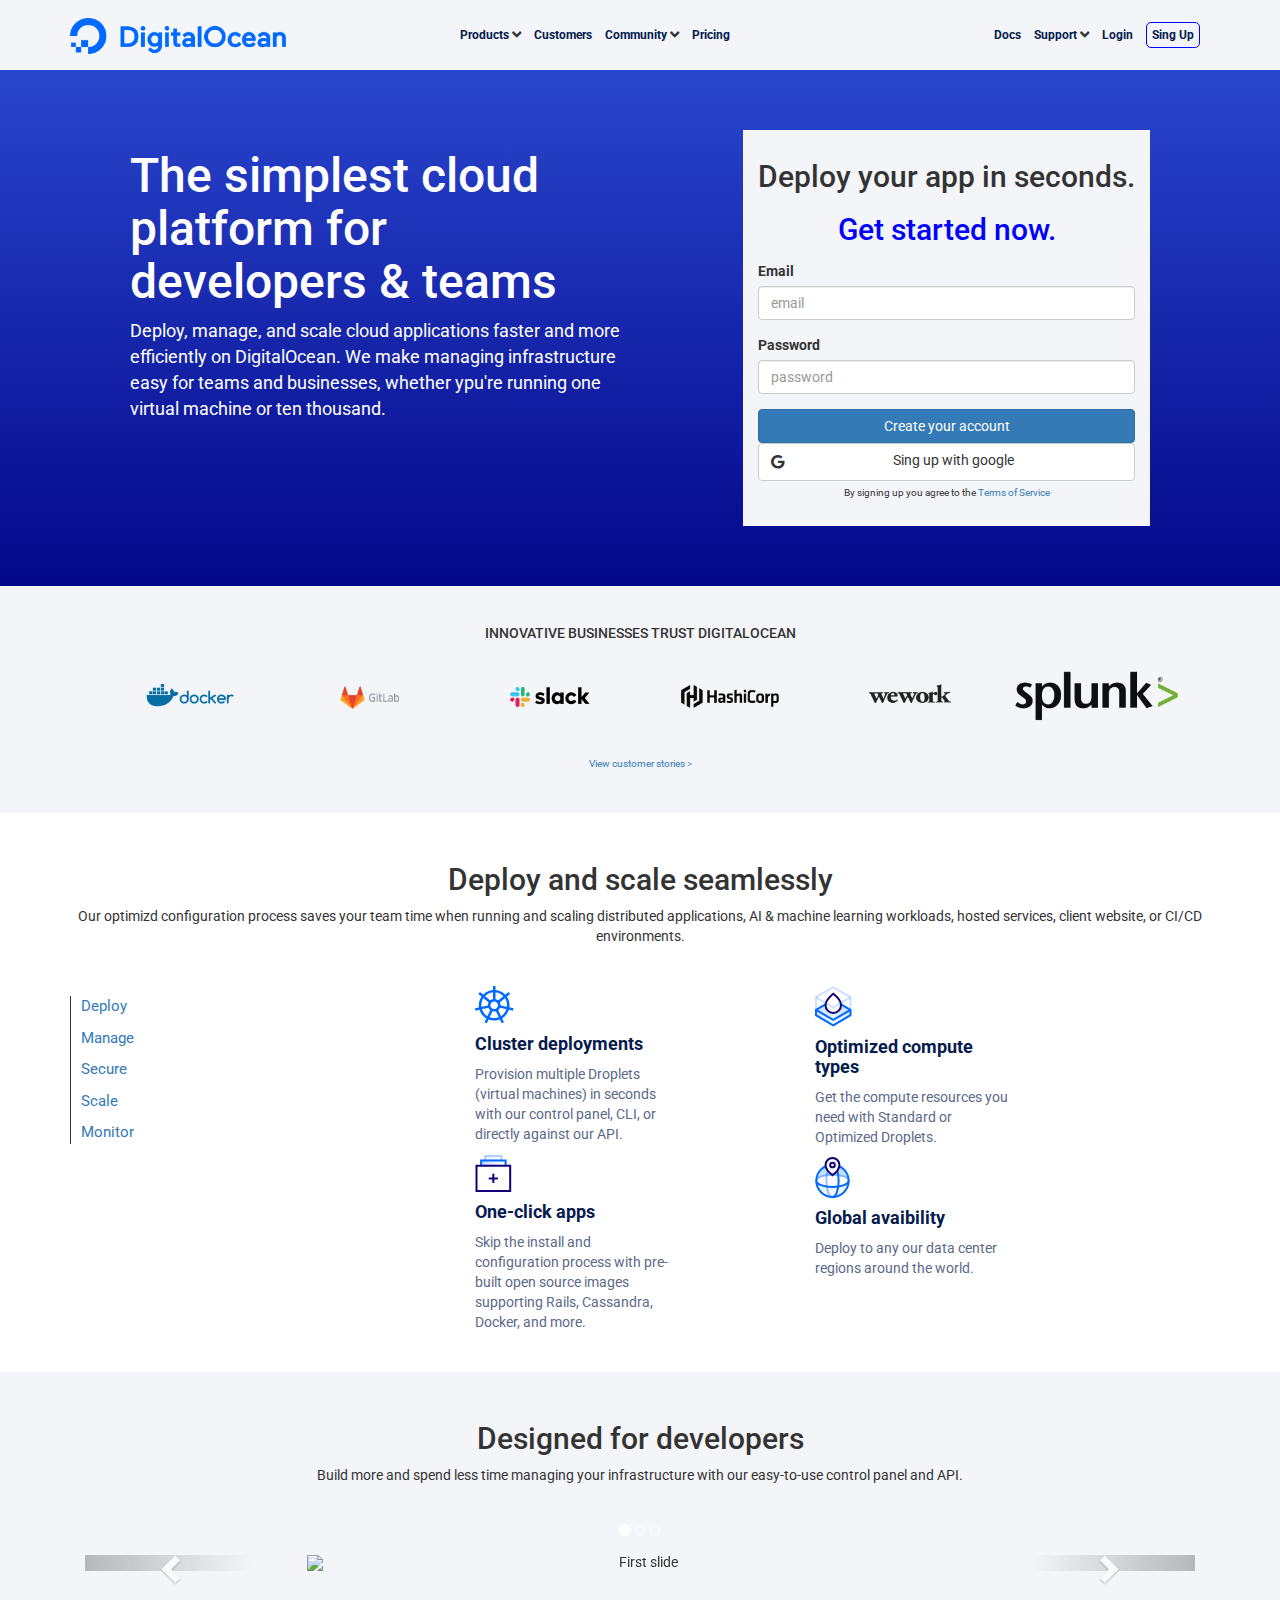
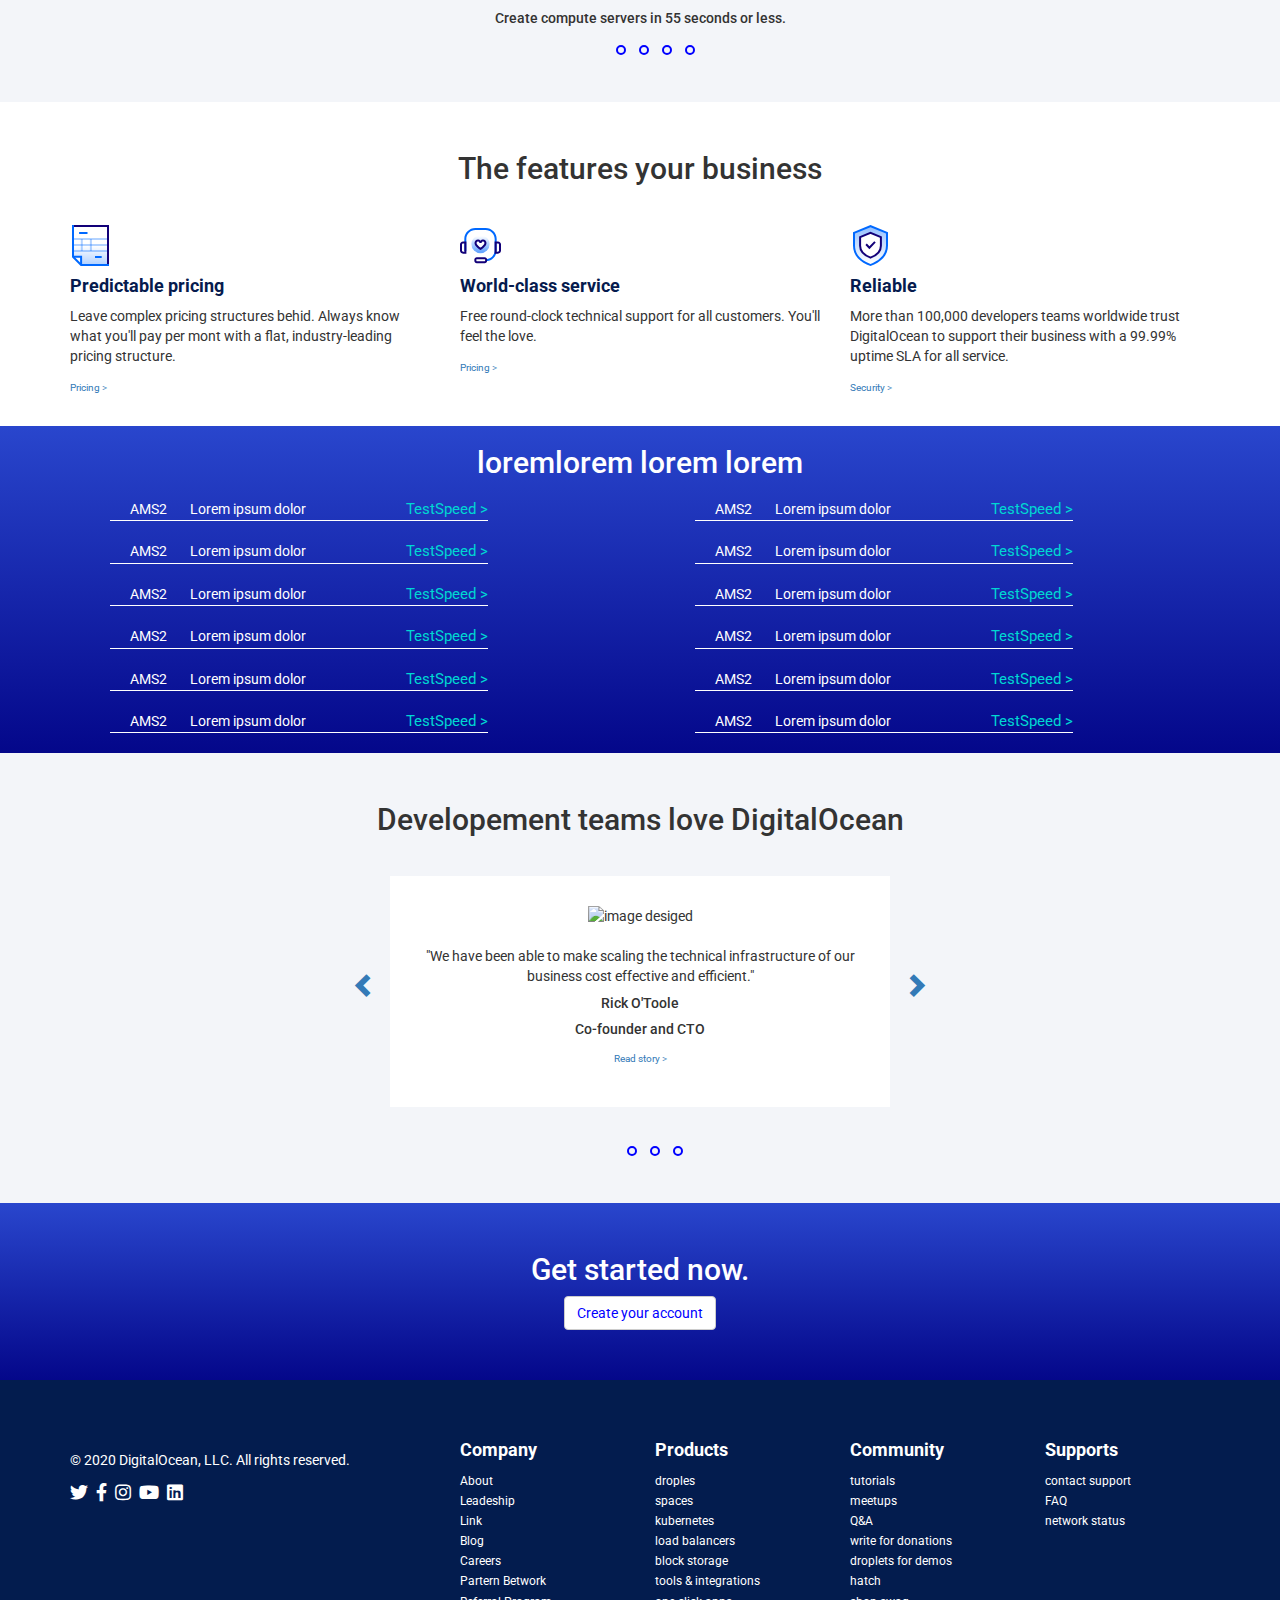
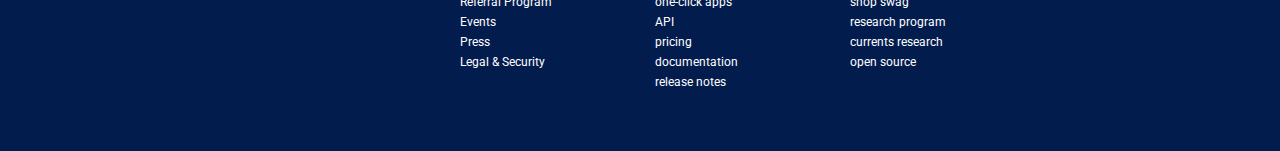
==== commit 951297ee: "correzione_jumbo" ====
--- a/index.html
+++ b/index.html
@@ -3,7 +3,7 @@
   <head>
     <meta charset="utf-8">
     <meta name="viewport" content="width=device-width, initial-scale=1.0">
-     <link rel="stylesheet" href="https://maxcdn.bootstrapcdn.com/bootstrap/3.3.7/css/bootstrap.min.css" integrity="sha384-BVYiiSIFeK1dGmJRAkycuHAHRg32OmUcww7on3RYdg4Va+PmSTsz/K68vbdEjh4u" crossorigin="anonymous">
+    <link rel="stylesheet" href="https://maxcdn.bootstrapcdn.com/bootstrap/3.3.7/css/bootstrap.min.css" integrity="sha384-BVYiiSIFeK1dGmJRAkycuHAHRg32OmUcww7on3RYdg4Va+PmSTsz/K68vbdEjh4u" crossorigin="anonymous">
     <link rel="stylesheet" href="https://cdnjs.cloudflare.com/ajax/libs/font-awesome/5.14.0/css/all.min.css">
     <link href="https://fonts.googleapis.com/css2?family=Roboto:wght@300;400;500;700;900&display=swap" rel="stylesheet">
     <link rel="stylesheet" href="css/bootstrap.min.css">
@@ -69,7 +69,7 @@
       </div>
       <div class="container-fluid bg_jumbo">
         <div class="row jumbo">
-          <div class="col-md-6 col-sm-6 col-xs-12">
+          <div class="col-md-6 col-sm-6 col-xs-12 jumbo_text">
             <h1>The simplest cloud platform for developers & teams</h1>
             <p>Deploy, manage, and scale cloud applications faster and more efficiently on DigitalOcean. We make managing infrastructure easy for teams and businesses, whether ypu're running one virtual machine or ten thousand.</p>
           </div>
@@ -88,8 +88,8 @@
                   <label for="exampleInputEmail1">Password</label>
                   <input type="password" class="form-control" placeholder="password">
                 </div>
-                <button class="btn btn-primary btn_form" type="submit">Create your account</button>
-                <button class="btn btn-default btn_form" type="submit">Sing up with google</button>
+                <button class="btn btn-primary btn_form text-center" type="submit">Create your account</button>
+                <button class="btn btn-default btn_form text-center" type="submit"><i class="fab fa-google"></i>Sing up with google</button>
                 <div class="form-group text-center">
                   <span>By signing up you agree to the</span><a href="#"> Terms of Service</a>
                 </div>
--- a/css/style.css
+++ b/css/style.css
@@ -83,6 +83,7 @@
 
 .nav_link a {
   vertical-align: bottom;
+  font-weight: bold;
   font-size: 12px;
   color: #031B4E;
 }
@@ -102,6 +103,7 @@
 
 .nav_login a {
   vertical-align: bottom;
+  font-weight: bold;
   font-size: 12px;
   color: #031B4E;
 }
@@ -133,7 +135,7 @@
 .jumbo{
   max-width: 1170px;
   margin: auto;
-  padding: 30px;
+  padding: 60px;
 }
 
 .bg_jumbo{
@@ -145,9 +147,13 @@
 
 .form_jumbo{
   float: right;
-  height: 400px;
-  width: 450px;
+  max-height: 400px;
+  max-width: 450px;
   background-color: #F3F5F9;
+}
+
+.jumbo_text {
+  max-width: 80%;
 }
 
 .btn_form {
@@ -160,6 +166,11 @@
 
 form {
   padding: 10px 15px;
+}
+
+.fa-google {
+  float: left;
+  margin: 5px 0;
 }
 
 /* form .text_blue:last-child {
@@ -399,6 +410,12 @@
     margin-left: 5px;
   }
 
+  .form_jumbo{
+    float: none;
+    max-height: 100%;
+    max-width: 100%;
+  }
+
 
 }
 
@@ -414,6 +431,27 @@
   .list_deploy li {
     max-width: 100px;
   }
+
+  form {
+    padding: 10px 15px;
+  }
+
+  .form_jumbo{
+    max-height: 100%;
+    max-width: 100%;
+  }
+}
+
+@media screen and (max-width: 1170px) {
+  form {
+    padding: 10px;
+  }
+
+  .form_jumbo{
+    max-height: 100%;
+    max-width: 100%;
+  }
+
 }
 
 .link_table
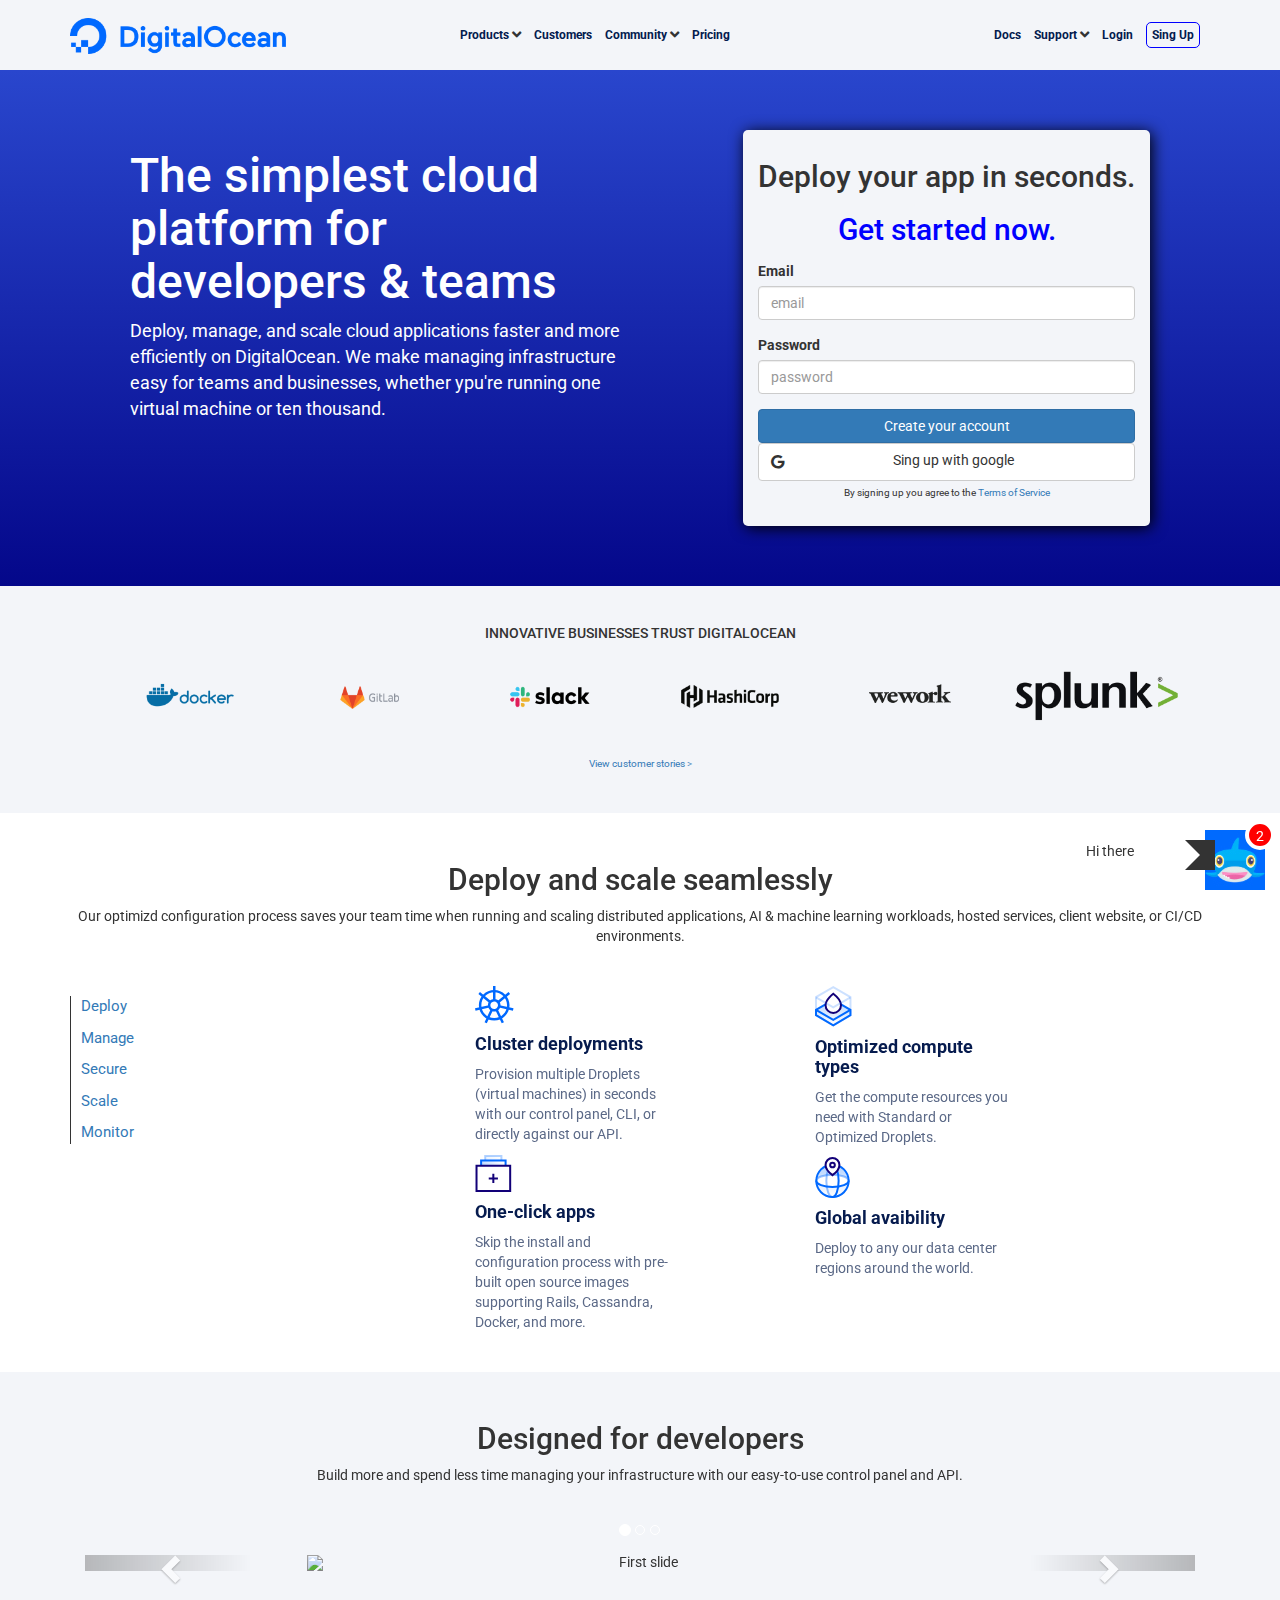
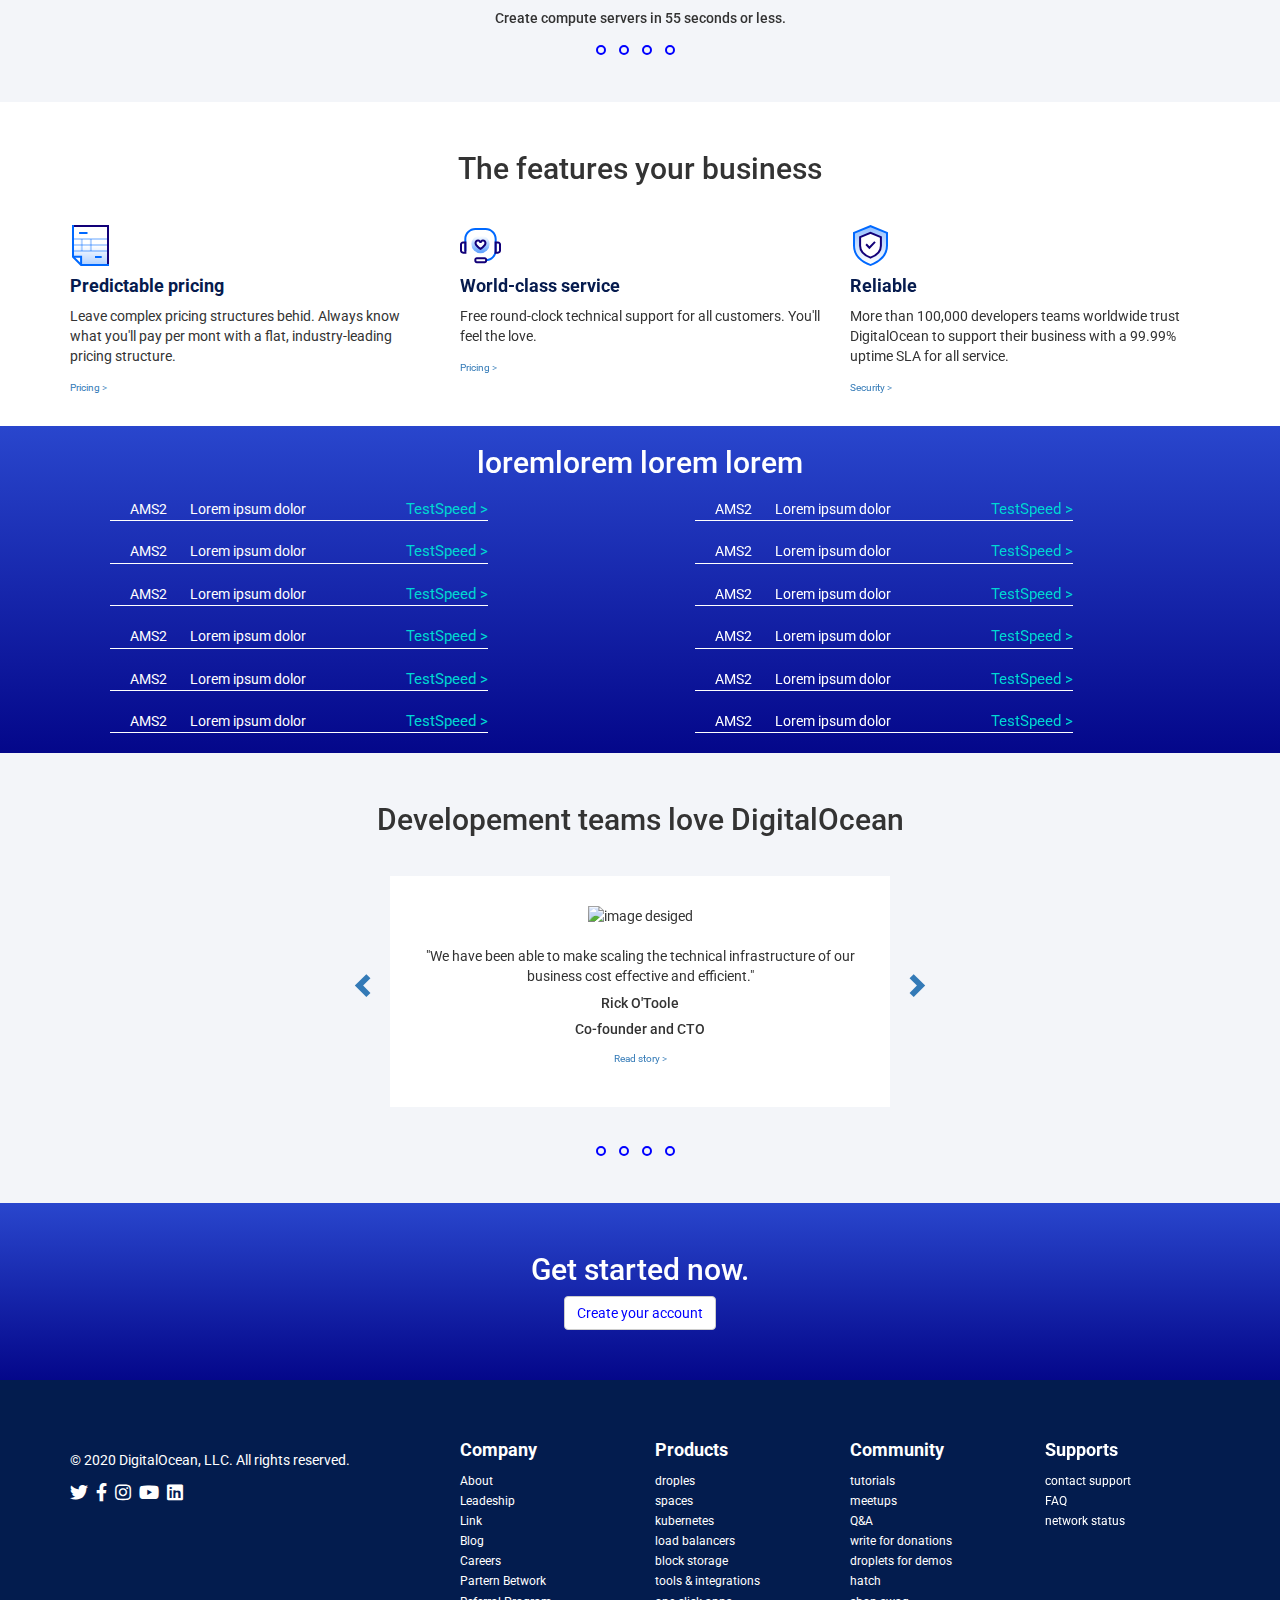
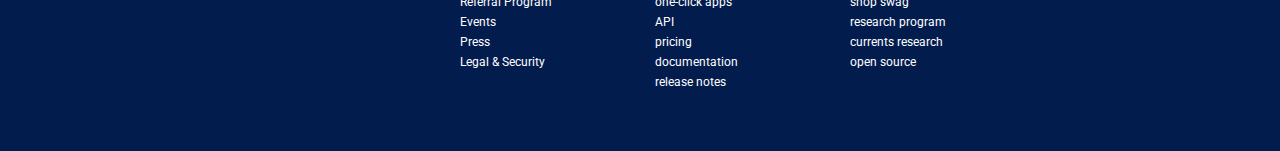
==== commit 9079de37: "bonus" ====
--- a/index.html
+++ b/index.html
@@ -60,12 +60,19 @@
               </nav>
             </div>
             <div class="visible-xs-inline-block visible-sm text-right">
-              <button type="button" class="btn" aria-label="Left Align">
+              <button type="button" class="btn btn_hamburger" aria-label="right Align">
                 <span class="glyphicon glyphicon-menu-hamburger" aria-hidden="true"></span>
               </button>
             </div>
           </div>
         </div>
+      </div>
+      <div class="shark">
+        <div class="shark_notific text_white">
+          <div class="radius wh_radius">2</div>
+          <img class="img_shark"src="img/img_missing/shark_footer.jpg" alt="">
+        </div>
+        <div class="speech-bubble speech-bubble-right">Hi there</div>
       </div>
       <div class="container-fluid bg_jumbo">
         <div class="row jumbo">
@@ -243,12 +250,20 @@
             </div>
             <div class="col-md-12 col-sm-12 col-xs-12">
               <h5>Create compute servers in 55 seconds or less.</h5>
-              <ul class="social_list">
-                <li><a href="#"></a></li>
-                <li><a href="#"></a></li>
-                <li><a href="#"></a></li>
-                <li><a href="#"></a></li>
-              </ul>
+              <div class="box_overlay">
+                <ul class="social_list">
+                  <li><a href="#"></a></li>
+                </ul>
+                <ul class="social_list">
+                  <li><a href="#"></a></li>
+                </ul>
+                <ul class="social_list">
+                  <li><a href="#"></a></li>
+                </ul>
+                <ul class="social_list">
+                  <li><a href="#"></a></li>
+                </ul>
+              </div>
             </div>
           </div>
         </div>
@@ -389,11 +404,20 @@
               </div>
             </div>
             <div class="col-md-12 col-sm-12 col-xs-12">
-              <ul class="social_list m_top_30">
-                <li><a href="#"></a></li>
-                <li><a href="#"></a></li>
-                <li><a href="#"></a></li>
-              </ul>
+              <div class="box_overlay m_top_30">
+                <ul class="social_list">
+                  <li><a href="#"></a></li>
+                </ul>
+                <ul class="social_list">
+                  <li><a href="#"></a></li>
+                </ul>
+                <ul class="social_list">
+                  <li><a href="#"></a></li>
+                </ul>
+                <ul class="social_list">
+                  <li><a href="#"></a></li>
+                </ul>
+              </div>
             </div>
           </div>
         </div>
--- a/css/style.css
+++ b/css/style.css
@@ -2,7 +2,67 @@
   font-family: 'Roboto', sans-serif;
 }
 
-/* VARIE */
+/* SHARK BONUS */
+
+.shark {
+  position: fixed;
+  display: inline-block;
+  float: right;
+  bottom: 10px;
+  right: 15px;
+}
+
+.radius {
+  position: absolute;
+  display: inline-block;
+  text-align: center;
+  line-height: 1;
+  padding: 5px;
+  height: 30px;
+  width: 30px;
+  border-radius: 50%;
+  background-color: red;
+  top: -10px;
+  right: -10px;
+}
+
+.wh_radius {
+  border: 4px solid #fff;
+
+}
+.shark_notific {
+  display: inline-block;
+}
+
+.speech-bubble {
+  position: relative;
+  float: left;
+  background-color: #fff;
+  width: 150px;
+  height: 50px;
+  line-height: 3;
+  text-align: center;
+  border-radius: 10px;
+  margin-right: 20px;
+}
+
+.speech-bubble:after {
+  content: '';
+  position: absolute;
+  width: 0;
+  height: 0;
+  border: 15px solid;
+}
+
+.speech-bubble-right:after {
+  border-left-color: #fff;
+  left: 100%;
+  top: 50%;
+  margin-top: -15px;
+}
+
+
+/* CLASS UNIX */
 .m_top_30 {
   margin-top: 30px;
 }
@@ -33,7 +93,7 @@
 }
 
 
-/* //VARIE */
+/* //CLASS UNIX */
 
 /* TYPO */
 
@@ -128,6 +188,7 @@
   color: blue;
 }
 
+
 /* HEADER */
 
 /* JUMBOTRON */
@@ -149,6 +210,8 @@
   float: right;
   max-height: 400px;
   max-width: 450px;
+  border-radius: 5px;
+  box-shadow: 2px 2px 15px #000;
   background-color: #F3F5F9;
 }
 
@@ -242,7 +305,8 @@
 }
 .social_list {
   list-style: none;
-
+  display: block;
+  padding: 0;
 }
 
 .social_list li {
@@ -264,6 +328,18 @@
 
 }
 
+.social_list:hover li a{
+  display: inline-block;
+  text-decoration: none;
+  background-color: blue;
+}
+
+.box_overlay ul {
+  display: inline-block;
+
+}
+
+
 /* //SEZIONE DESIGNED */
 
 /* SEZIONE FEATURES */
@@ -383,6 +459,10 @@
 /* SMARTPHONE */
 
 @media screen and (max-width: 768px) {
+
+  .btn_hamburger {
+    text-align: right;
+  }
   #m_left {
     margin: 0;
   }
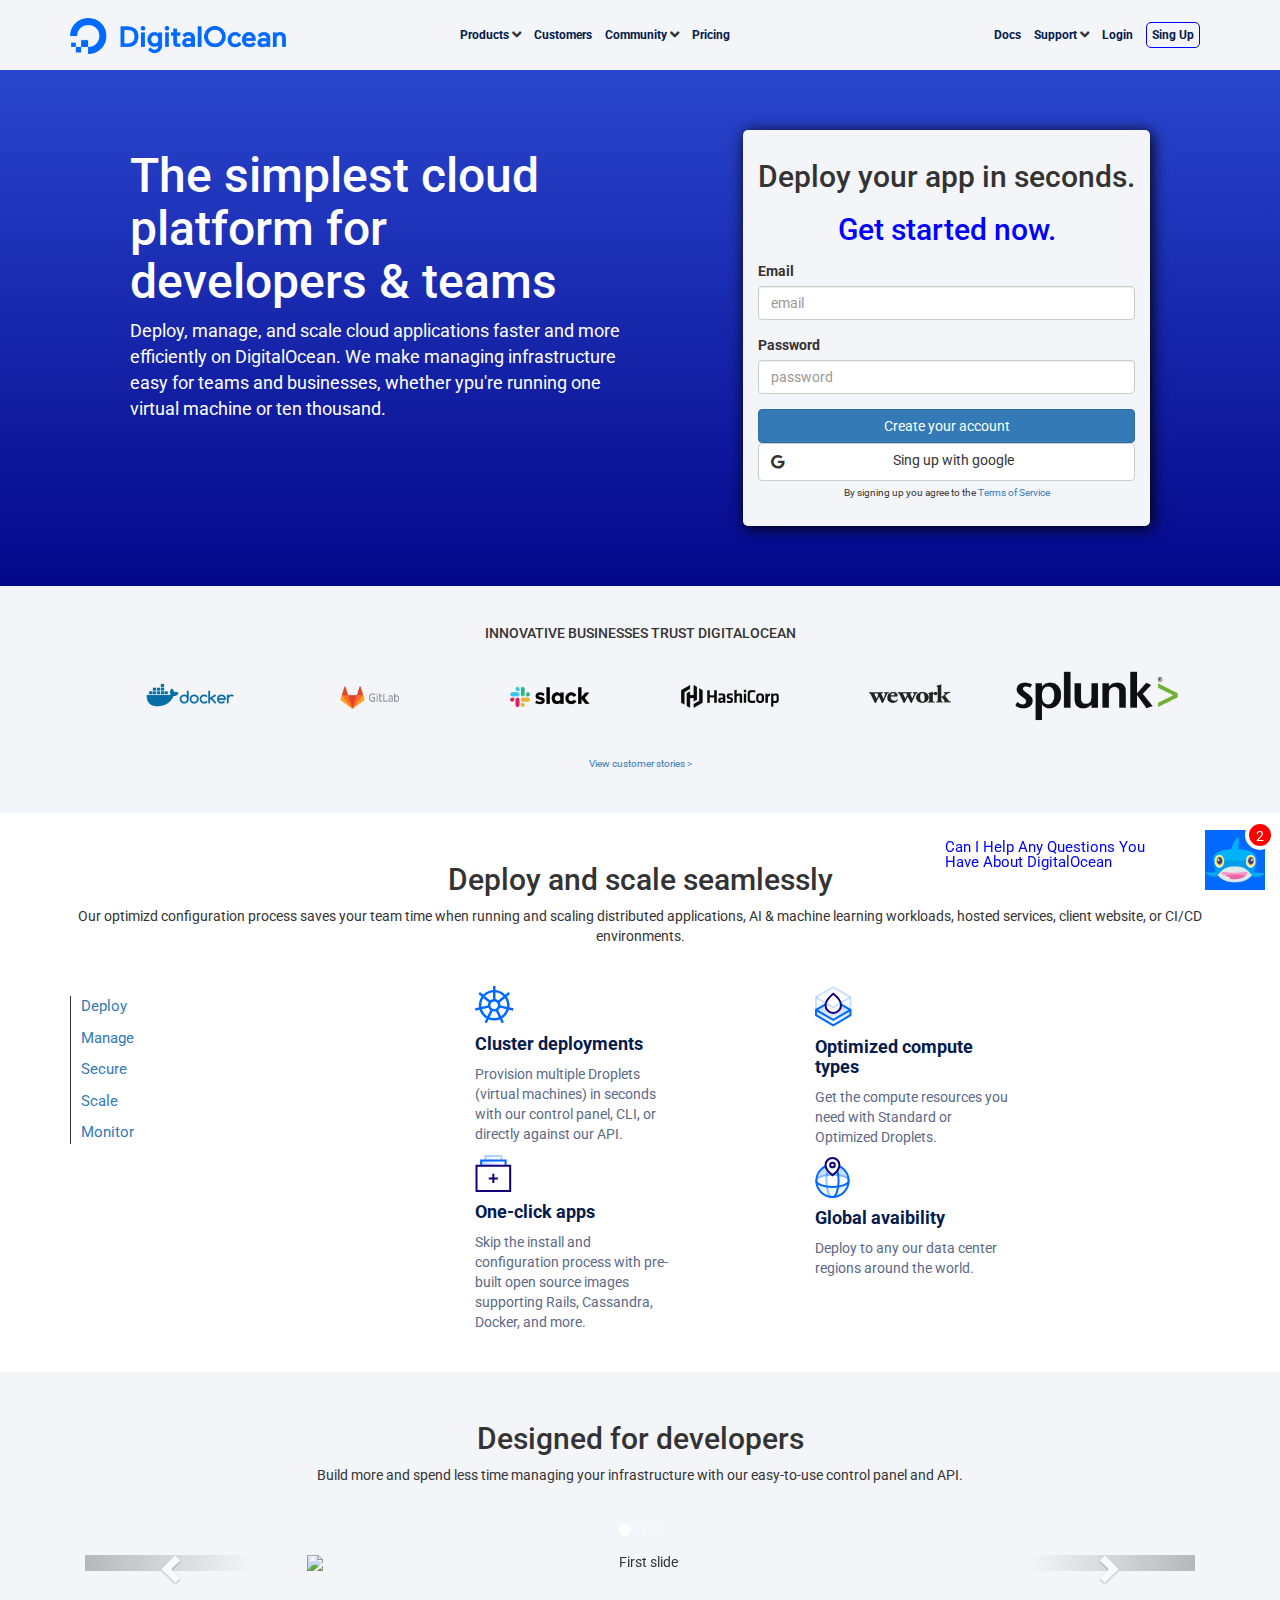
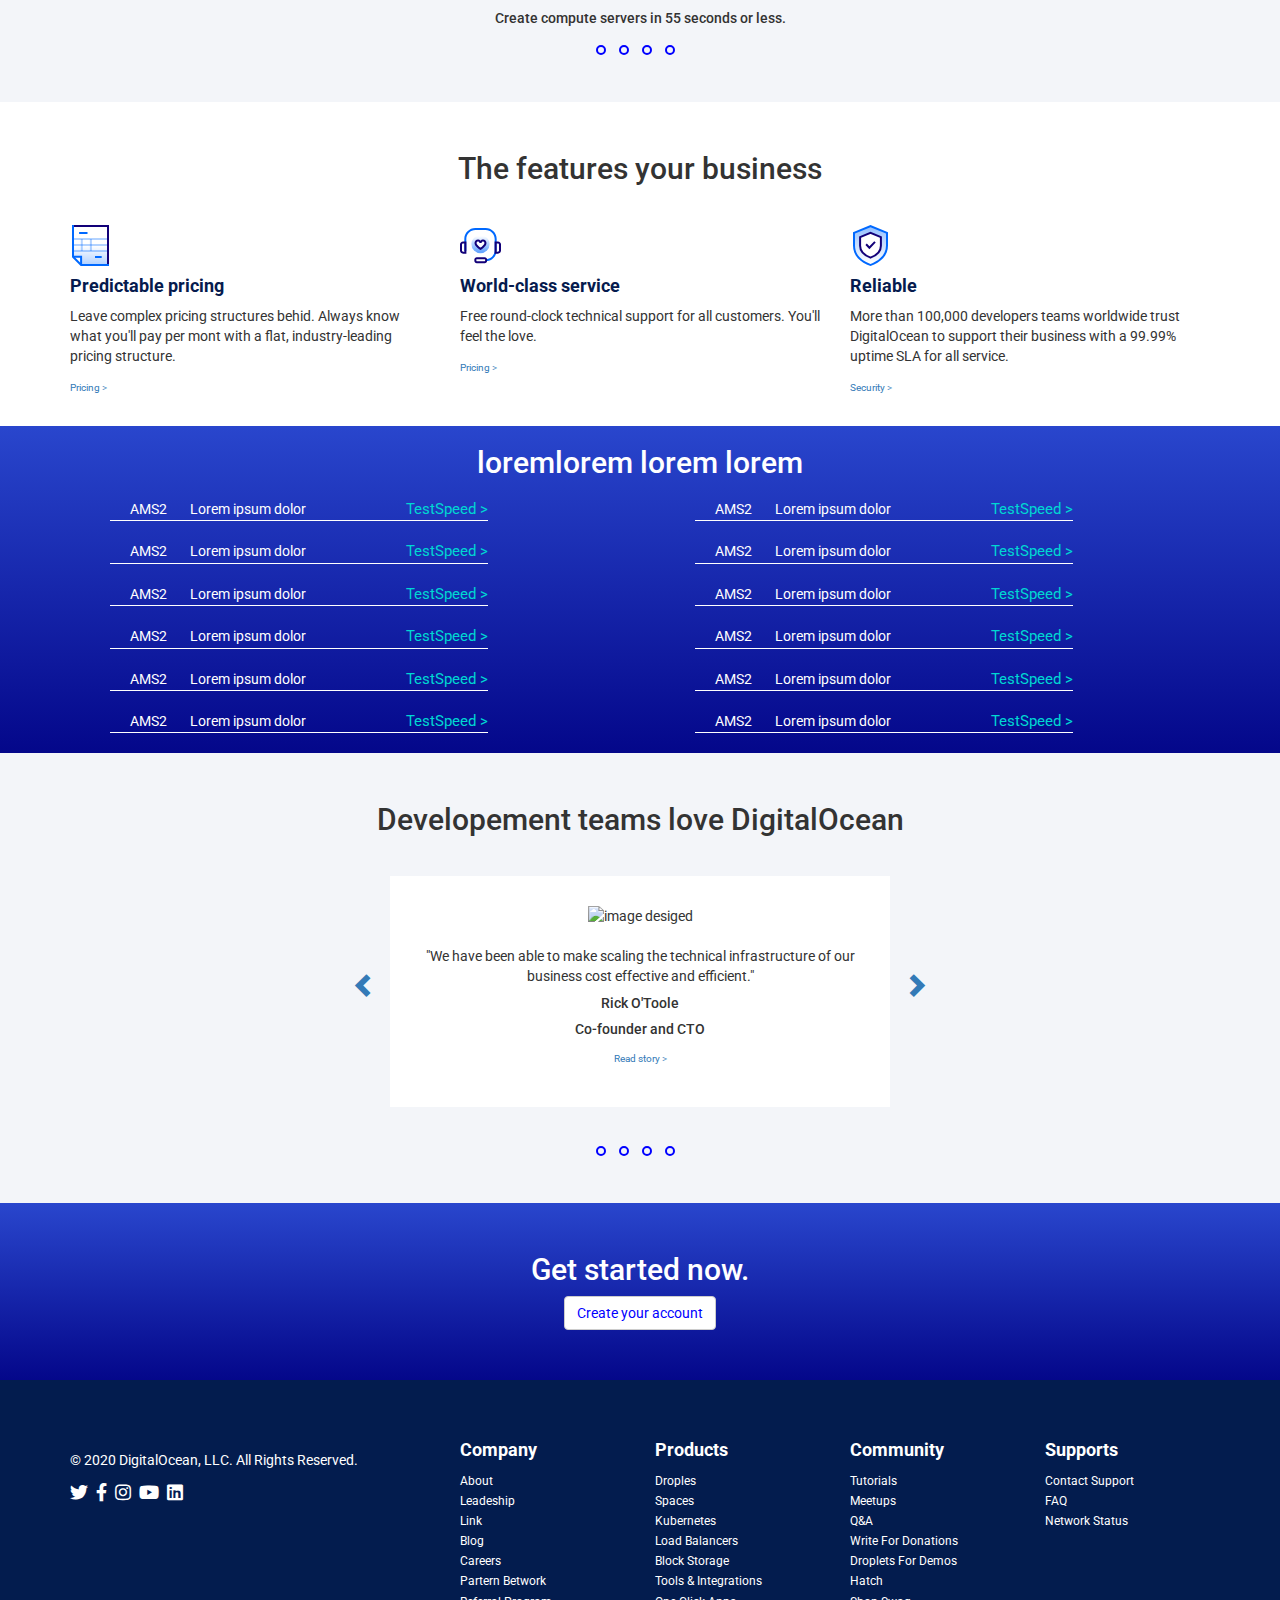
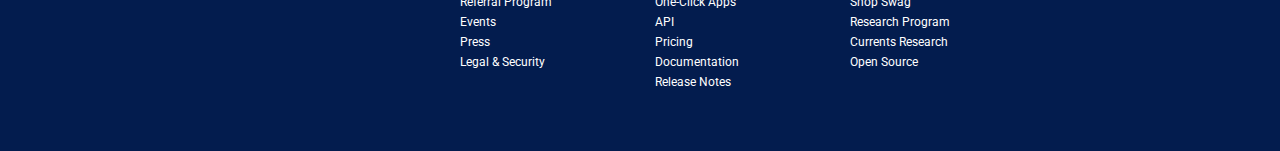
==== commit 5847a7b7: "fine_bonus" ====
--- a/index.html
+++ b/index.html
@@ -66,13 +66,6 @@
             </div>
           </div>
         </div>
-      </div>
-      <div class="shark">
-        <div class="shark_notific text_white">
-          <div class="radius wh_radius">2</div>
-          <img class="img_shark"src="img/img_missing/shark_footer.jpg" alt="">
-        </div>
-        <div class="speech-bubble speech-bubble-right">Hi there</div>
       </div>
       <div class="container-fluid bg_jumbo">
         <div class="row jumbo">
@@ -583,6 +576,13 @@
           </div>
         </div>
       </div>
+      <div class="shark">
+        <div class="shark_notific text_white">
+          <div class="radius wh_radius">2</div>
+          <img class="img_shark"src="img/img_missing/shark_footer.jpg" alt="">
+        </div>
+        <div class="speech-bubble speech-bubble-right"><p>Can i help any questions you have about DigitalOcean</p></div>
+      </div>
     </footer>
     <!-- //FOOTER -->
 
--- a/css/style.css
+++ b/css/style.css
@@ -38,7 +38,7 @@
   position: relative;
   float: left;
   background-color: #fff;
-  width: 150px;
+  width: 250px;
   height: 50px;
   line-height: 3;
   text-align: center;
@@ -52,13 +52,29 @@
   width: 0;
   height: 0;
   border: 15px solid;
+
 }
 
 .speech-bubble-right:after {
-  border-left-color: #fff;
+  color: #fff;
   left: 100%;
   top: 50%;
   margin-top: -15px;
+  width: 0;
+  border-top: 15px solid transparent;
+  border-left: 15px solid transparent;
+  border-right: 15px solid transparent;
+  transform: rotate(90deg);
+  cursor:pointer;
+}
+
+.speech-bubble p {
+  font-size: 15px;
+  line-height: 1;
+  padding: 10px;
+  text-align: left;
+  color: blue;
+
 }
 
 
@@ -416,6 +432,7 @@
 footer{
   background-color: #031C4E;
   padding: 50px 0;
+  text-transform: capitalize;
 }
 footer h4 {
   color: #fff;
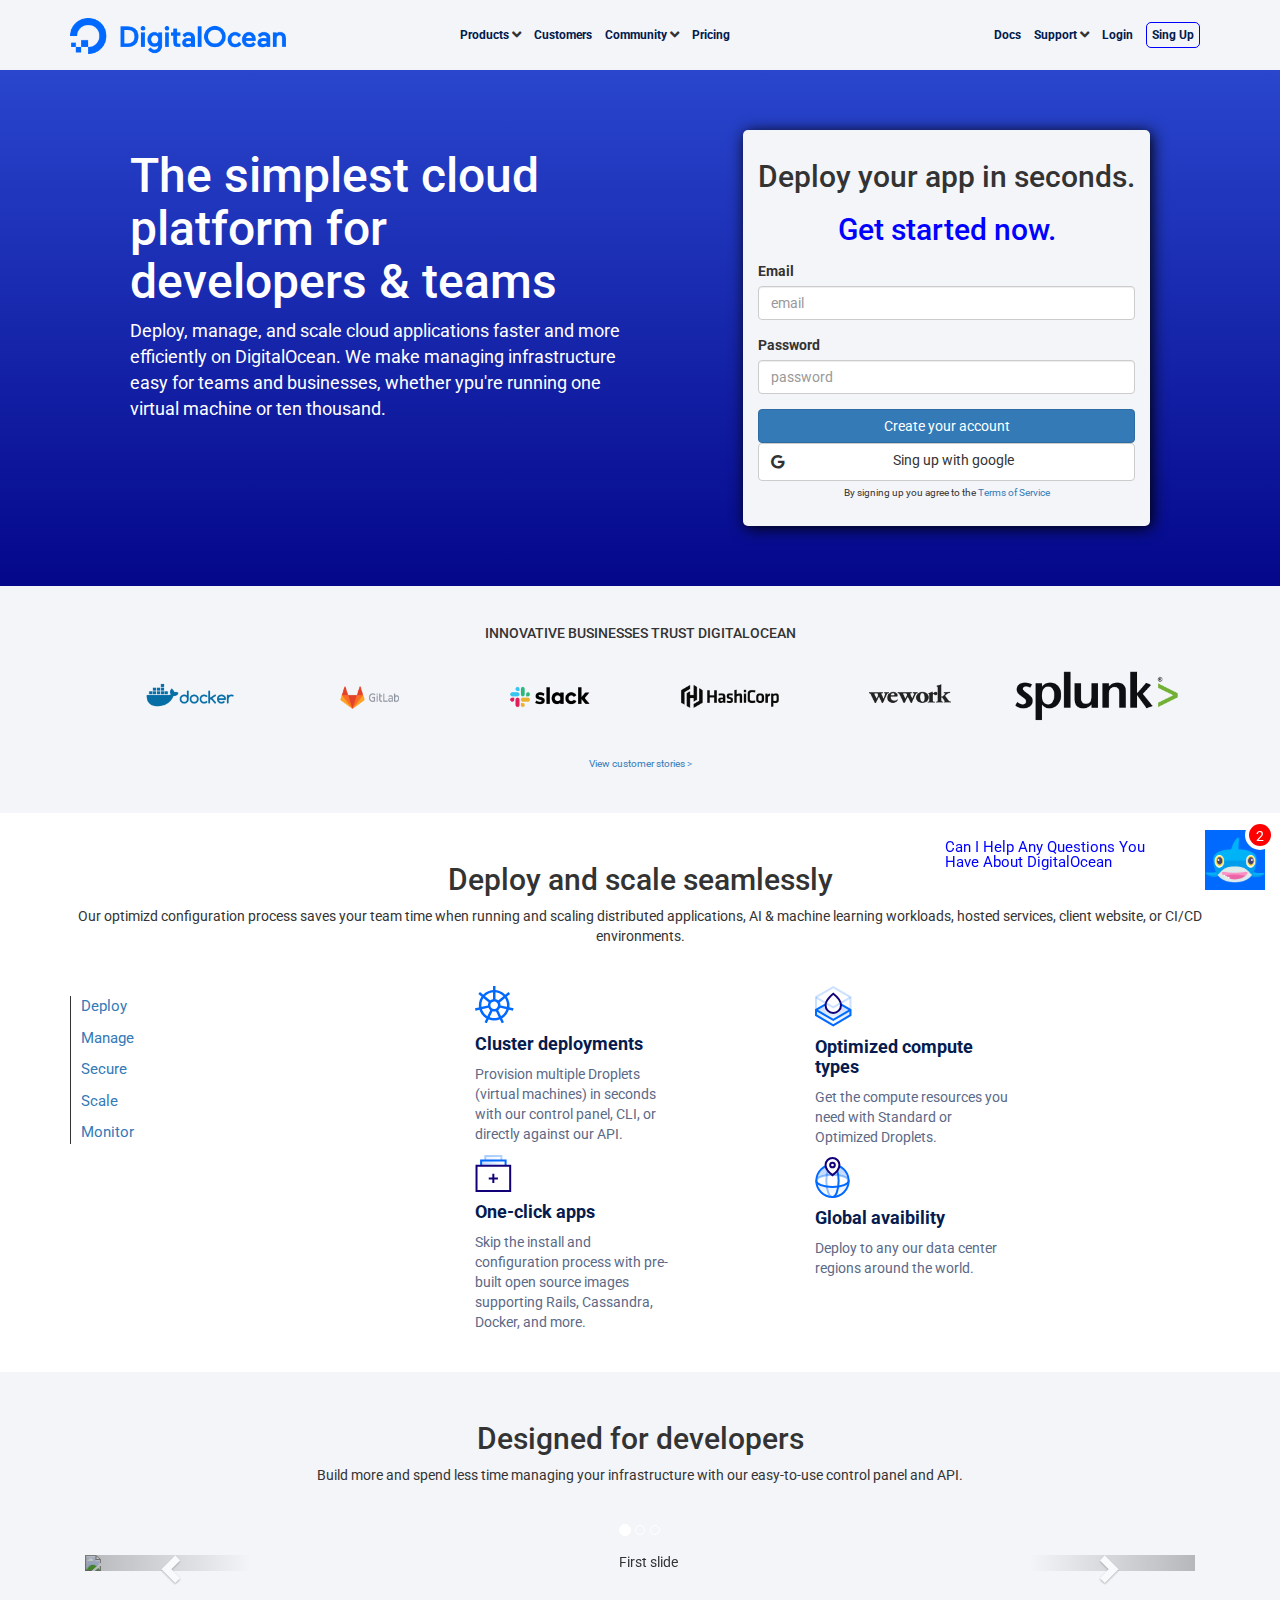
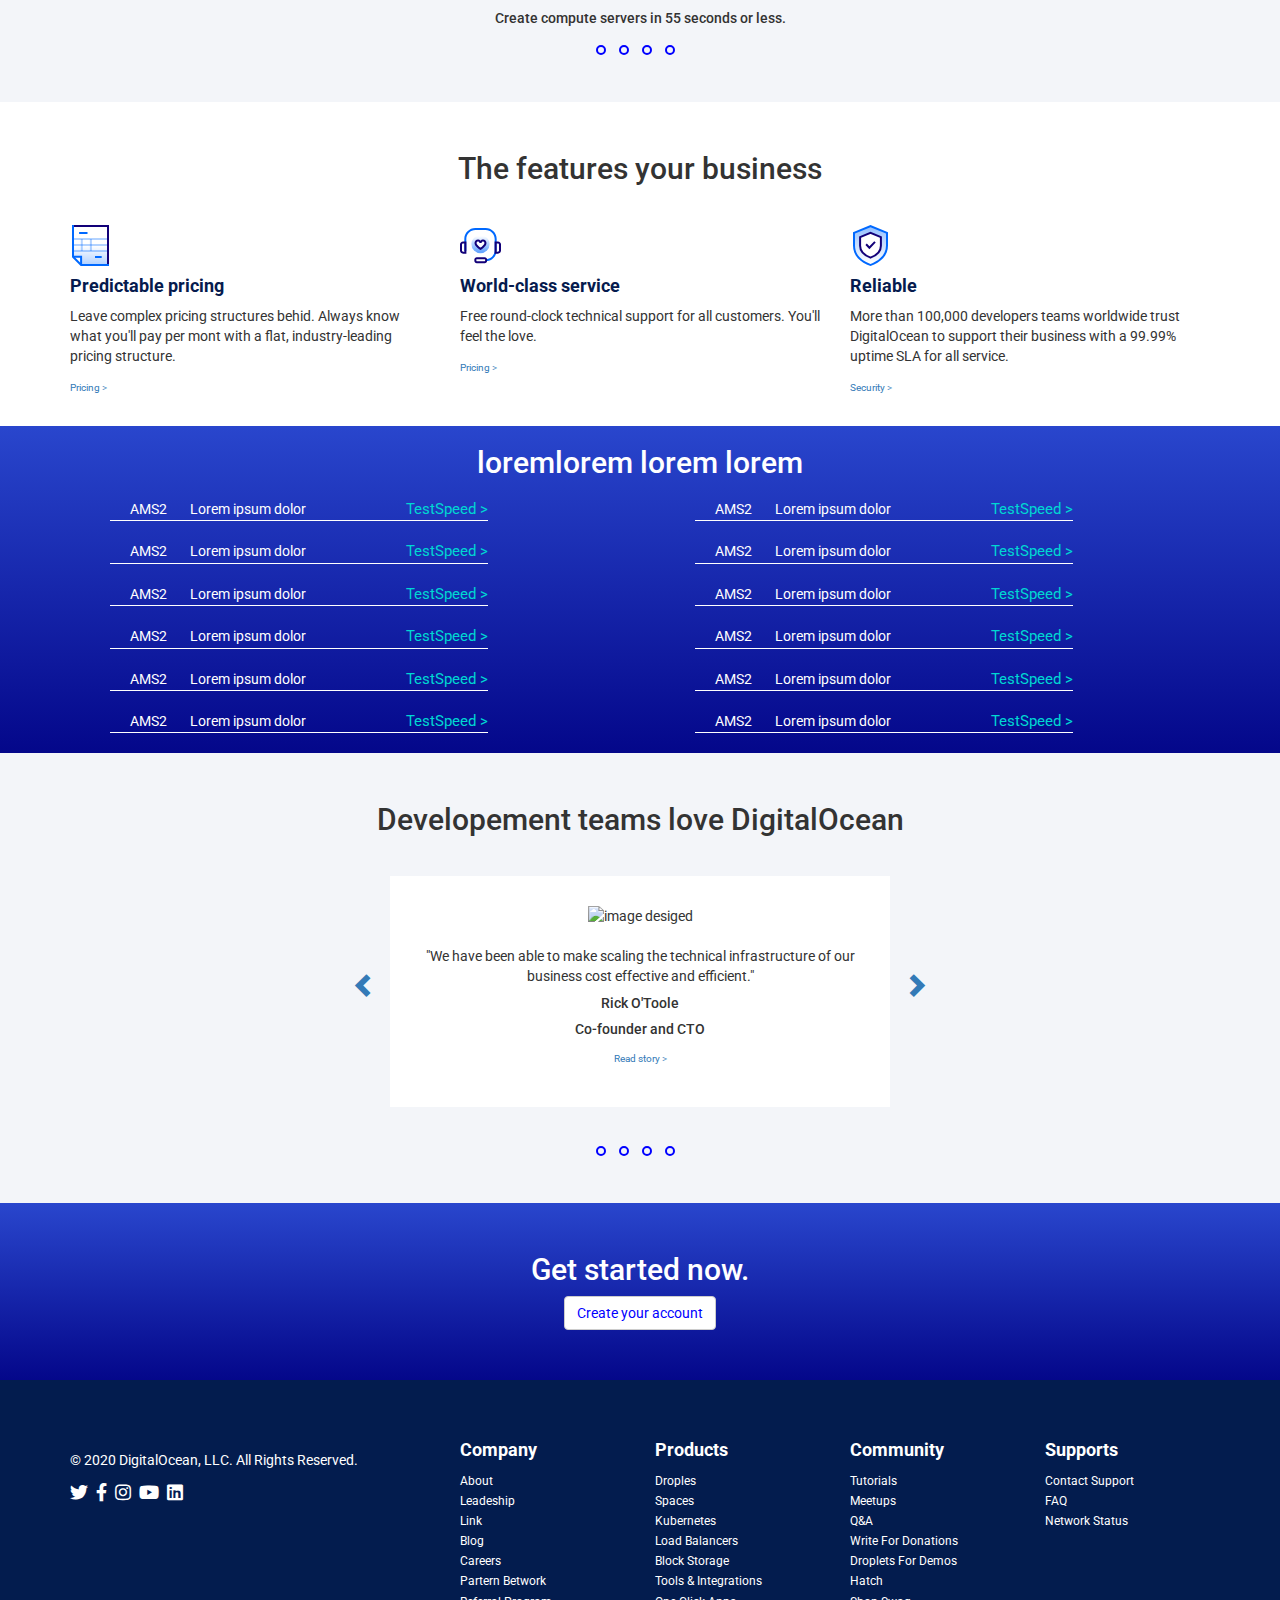
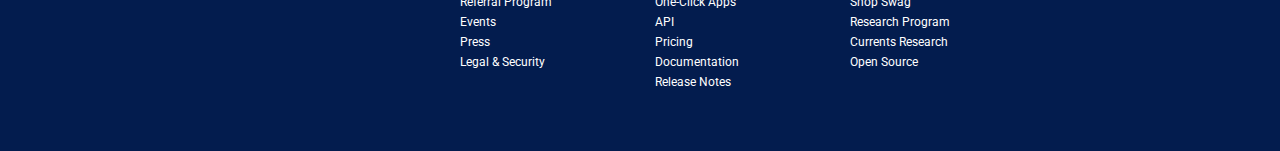
==== commit b0bf8ea0: "feed" ====
--- a/index.html
+++ b/index.html
@@ -53,7 +53,7 @@
                       <a href="#">Login</a>
                     </li>
                     <li>
-                      <a class="btn_login"href="#">Sing Up</a>
+                      <a class="btn_login" href="#">Sing Up</a>
                     </li>
                   </ul>
                 </div>
@@ -213,19 +213,19 @@
                   </ol>
                   <div class="carousel-inner" role="listbox">
                     <div class="item active">
-                      <img id="image_designed" " first-slide" src="https://images.prismic.io/www-static/ba01040c-a47a-43c9-995d-4ed05a5dc4c9_screenshot-create-kubernetes-cluster-4a930955.jpg?auto=compress,format" alt="First slide">
+                      <img class="image_designed first-slide" src="https://images.prismic.io/www-static/ba01040c-a47a-43c9-995d-4ed05a5dc4c9_screenshot-create-kubernetes-cluster-4a930955.jpg?auto=compress,format" alt="First slide">
                       <div class="container">
                         <div class="carousel-caption"></div>
                       </div>
                     </div>
                     <div class="item">
-                      <img class="image_designed second-slide" src="https://images.prismic.io/www-static/3292f7d6-1781-4362-8b38-f989dcefa973_screenshot-create-droplet-941311f7.jpg?auto=compress,format" alt="Second slide">
+                      <img class="image_designed second-slide"  src="https://images.prismic.io/www-static/3292f7d6-1781-4362-8b38-f989dcefa973_screenshot-create-droplet-941311f7.jpg?auto=compress,format" alt="Second slide">
                       <div class="container">
                         <div class="carousel-caption"></div>
                       </div>
                     </div>
                     <div class="item">
-                      <img class="image_designed third-slide" src="https://images.prismic.io/www-static/fcf27b2b-6bdd-42e4-8aca-698469f40a5f_screenshot-database-c59bd221.png?auto=compress,format" alt="Third slide">
+                      <img class="image_designed third-slide"  src="https://images.prismic.io/www-static/fcf27b2b-6bdd-42e4-8aca-698469f40a5f_screenshot-database-c59bd221.png?auto=compress,format" alt="Third slide">
                       <div class="container"></div>
                     </div>
                   </div>
@@ -579,7 +579,7 @@
       <div class="shark">
         <div class="shark_notific text_white">
           <div class="radius wh_radius">2</div>
-          <img class="img_shark"src="img/img_missing/shark_footer.jpg" alt="">
+          <img class="img_shark" src="img/img_missing/shark_footer.jpg" alt="">
         </div>
         <div class="speech-bubble speech-bubble-right"><p>Can i help any questions you have about DigitalOcean</p></div>
       </div>
--- a/css/style.css
+++ b/css/style.css
@@ -315,7 +315,7 @@
   background-color: #F3F5F9;
 }
 
-#image_designed {
+.item > img {
   margin: auto;
   max-width: 60%;
 }
